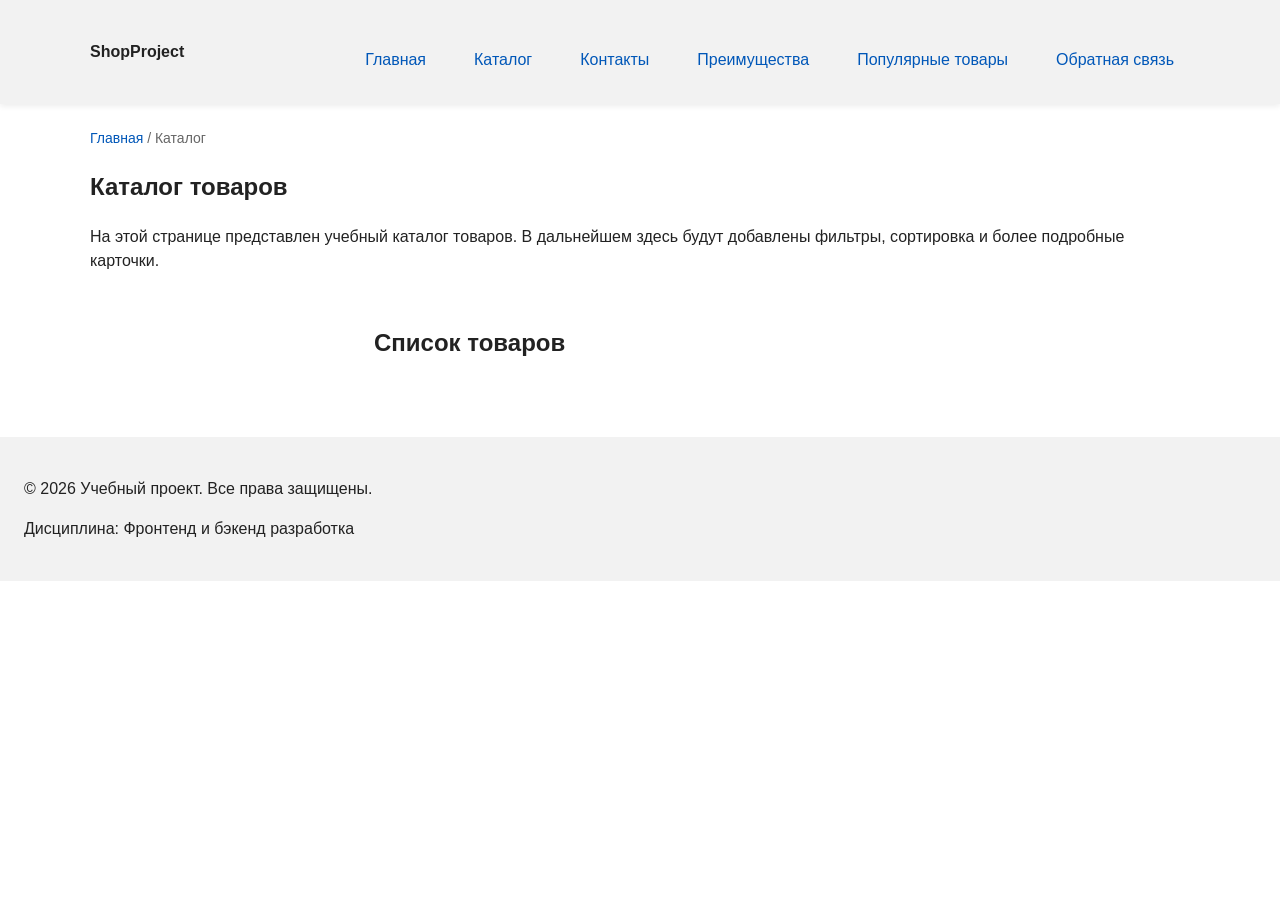
==== catalog.html @ 71e46a95 "feat: add flex navigation and grid catalog layout" ====
<!DOCTYPE html>
<html lang="ru">
<head>
  <meta charset="UTF-8">
  <meta name="viewport" content="width=device-width, initial-scale=1.0">
  <meta name="description" content="Каталог товаров учебного интернет-магазина.">
  <title>Каталог товаров — Учебный интернет-магазин</title>
  <link rel="stylesheet" href="css/style.css">
</head>
<body>
  <header>
    <div class="site-header">
      <a class="site-logo" href="index.html">ShopProject</a>

      <nav class="site-nav" aria-label="Основная навигация">
        <ul class="site-nav__list">
          <li><a href="index.html">Главная</a></li>
          <li><a href="catalog.html">Каталог</a></li>
          <li><a href="contacts.html">Контакты</a></li>
          <li><a href="index.html#advantages">Преимущества</a></li>
          <li><a href="index.html#popular">Популярные товары</a></li>
          <li><a href="index.html#contacts">Обратная связь</a></li>
        </ul>
      </nav>
    </div>
  </header>

  <main>
    <nav class="breadcrumbs" aria-label="Хлебные крошки">
      <a href="index.html">Главная</a>
      <span>Каталог</span>
    </nav>

    <section class="section">
      <h1>Каталог товаров</h1>
      <p>
        На этой странице представлен учебный каталог товаров.
        В дальнейшем здесь будут добавлены фильтры, сортировка и более
        подробные карточки.
      </p>
    </section>

    
    <section class="catalog-layout">
      <aside class="catalog-filters">
      <!-- Сюда вставьте форму фильтров с чекбоксами и ценой из методички (Этап 6) -->
      </aside>
      <section class="catalog-products">
        <h2>Список товаров</h2>
        <div class="products-grid">
        <!-- Сюда перенесите карточки товаров каталога -->
        </div>
      </section>
    </section>


  </main>

  <footer>
    <p>&copy; 2026 Учебный проект. Все права защищены.</p>
    <p>Дисциплина: Фронтенд и бэкенд разработка</p>
  </footer>
</body>
</html>
---- css/style.css ----
/* 1. Переменные проекта */
:root {
  /* Основные цвета проекта */
  --color-bg: #ffffff;
  --color-text: #222222;
  --color-muted: #666666;
  --color-primary: #0057b8;
  --color-primary-dark: #003f86;
  --color-border: #dddddd;
  --color-surface: #f2f2f2;         /* Переименован из secondary для соответствия методичке */
  --color-surface-aside: #f7f7f7;   /* Фон для блока aside */
  --color-surface-accent: #eef5ff;  /* Акцентный фон для hero */
  --color-danger: #b00020;
  --color-success: #168a2f;
  --color-success-bg: #eefaf0;
  --color-white: #ffffff;

  /* Отступы */
  --space-xs: 4px;
  --space-sm: 8px;
  --space-md: 16px;
  --space-lg: 24px;
  --space-xl: 32px;

  /* Скругления */
  --radius-sm: 6px;
  --radius-md: 8px;
  --radius-lg: 12px;

  /* Размеры */
  --container-width: 1100px;
}

/* 2. Базовые стили */
* {
  box-sizing: border-box;
}

body {
  margin: 0;
  font-family: Arial, sans-serif;
  line-height: 1.5;
  color: var(--color-text);
  background-color: var(--color-bg);
}

header,
main,
footer {
  padding: var(--space-lg);
}

header {
  background-color: var(--color-surface);
  /* Закреплённая шапка: остаётся наверху при прокрутке */
  position: sticky;
  top: 0;
  z-index: 100;
  box-shadow: 0 2px 6px rgba(0, 0, 0, 0.08);
}

/* Плавная прокрутка и отступ якорей, чтобы заголовки секций
   не прятались под закреплённой шапкой */
html {
  scroll-behavior: smooth;
  scroll-padding-top: 90px;
}

footer {
  background-color: var(--color-surface);
}

/* 3. Общие элементы интерфейса */
a {
  color: var(--color-primary);
  text-decoration: none;
}

/* Новое: состояние для посещённых ссылок */
a:visited {
  color: #551a8b; 
}

a:hover {
  color: var(--color-primary-dark);
  text-decoration: underline;
}

a:focus {
  outline: 1px dotted var(--color-primary); 
}

a:focus-visible {
  outline: 2px solid var(--color-primary);
  outline-offset: 3px;
}

a:active {
  color: var(--color-danger); 
}

.button {
  display: inline-block;
  padding: var(--space-sm) var(--space-md);
  color: var(--color-white);
  background-color: var(--color-primary);
  text-decoration: none;
  border: none;
  border-radius: var(--radius-sm);
  cursor: pointer;
}

.button:hover {
  background-color: var(--color-primary-dark);
}


.button:visited {
  color: var(--color-white);
}


.button:focus-visible {
  outline: 2px solid var(--color-primary);
  outline-offset: 3px;
}

.button:disabled {
  opacity: 0.6 !important;
  background-color: #cccccc !important; /* Делаем её нейтрально-серой */
  color: var(--color-muted) !important;
  cursor: not-allowed !important;
  pointer-events: none; /* Фикс: отключает любые hover-эффекты и клики мыши */
}


.button:active {
  transform: scale(0.5); 
  background-color: #002d62; 
}

/* 4. Компоненты страницы */
.site-header {
  display: flex;
  align-items: center;
  justify-content: space-between;
  flex-wrap: wrap;
  gap: var(--space-md);
  max-width: var(--container-width);
  margin: 0 auto;
}

.site-logo {
  font-weight: bold;
  text-decoration: none;
  color: var(--color-text);
}

.site-nav__list {
  display: flex;
  flex-wrap: wrap;
  gap: var(--space-md);
  padding: 0;
  margin: 0;
  list-style: none;
}

.hero {
  max-width: var(--container-width);
  margin: 0 auto var(--space-xl);
  padding: var(--space-xl) var(--space-lg);
  background-color: var(--color-surface-accent);
  border-radius: var(--radius-lg);
}

.section {
  max-width: var(--container-width);
  margin: 0 auto var(--space-xl);
}

.section h2 {
  margin-top: 0;
}

/* Карточки товаров выстроены в горизонтальный ряд */
.product-list {
  display: flex;
  gap: var(--space-md);
  align-items: stretch;
  overflow-x: auto;
  padding-bottom: var(--space-sm);
}

.product-card {
  flex: 1 0 240px;
  display: flex;
  flex-direction: column;
  margin-bottom: var(--space-md);
  padding: var(--space-md);
  border: 1px solid var(--color-border);
  border-radius: var(--radius-md);
  background-color: var(--color-bg);
}

.product-card:hover {
  border-color: var(--color-primary);
}

.product-card h3 {
  margin-top: 0;
}

/* Кнопка прокрутки наверх */
.scroll-top-button {
  position: fixed;
  right: var(--space-lg);
  bottom: var(--space-lg);
  width: 48px;
  height: 48px;
  font-size: 20px;
  color: var(--color-white);
  background-color: var(--color-primary);
  border: none;
  border-radius: 50%;
  cursor: pointer;
  opacity: 0;
  visibility: hidden;
  transition: opacity 0.3s ease, background-color 0.2s ease;
  z-index: 200;
}

.scroll-top-button:hover {
  background-color: var(--color-primary-dark);
}

.scroll-top-button.is-visible {
  opacity: 1;
  visibility: visible;
}

.aside-info {
  max-width: var(--container-width);
  margin: 0 auto var(--space-xl);
  padding: var(--space-md);
  border-left: 4px solid var(--color-primary);
  background-color: var(--color-surface-aside);
}

/* 5. Форма и модальное окно */
.order-dialog {
  width: min(100% - 32px, 560px);
  padding: var(--space-lg);
  border: none;
  border-radius: var(--radius-lg);
}

.order-dialog::backdrop {
  background-color: rgba(0, 0, 0, 0.5);
}

.form-field {
  margin-bottom: var(--space-md);
}

.form-field label {
  display: block;
  margin-bottom: var(--space-xs);
}

.form-field input,
.form-field select,
.form-field textarea {
  width: 100%;
  padding: 10px 12px;
  border: 1px solid var(--color-border);
  border-radius: var(--radius-sm);
  font: inherit;
}

.form-field input[type="checkbox"] {
  width: auto;
}

.form-field small {
  display: block;
  margin-top: var(--space-xs);
  color: var(--color-muted);
}

/* Состояния интерактивных полей формы */
.form-field input:hover,
.form-field select:hover,
.form-field textarea:hover {
  border-color: var(--color-primary);
}

.form-field input:focus-visible,
.form-field select:focus-visible,
.form-field textarea:focus-visible,
.form-actions button:focus-visible {
  outline: 2px solid var(--color-primary);
  outline-offset: 3px;
}

[aria-invalid="true"] {
  border-color: var(--color-danger);
}

.form-actions {
  display: flex;
  gap: 12px;
  margin-top: 20px;
}

.success-message {
  max-width: var(--container-width);
  margin: var(--space-lg) auto;
  padding: var(--space-md);
  border-left: 4px solid var(--color-success);
  background-color: var(--color-success-bg);
}


.breadcrumbs {
  max-width: var(--container-width);
  margin: 0 auto var(--space-md);
  font-size: 14px;
  color: var(--color-muted);
}
.breadcrumbs a {
  color: var(--color-primary);
}
.breadcrumbs span::before {
  content: " / ";
  color: var(--color-muted);
}


html {
  scroll-behavior: smooth;
}



:target {
  outline: 2px dashed var(--color-primary);
  outline-offset: 4px;
}
/* Проверка для Pull Request */




.site-nav__list {
  display: flex;
  flex-wrap: wrap;
  justify-content: center;
  align-items: center;
  gap: var(--space-md);
  padding: 0;
  margin: var(--space-md) 0 0;
  list-style: none;
}
.site-nav__list a {
  display: inline-block;
  padding: var(--space-sm) var(--space-md);
  color: var(--color-primary);
  text-decoration: none;
  border-radius: var(--radius-sm);
}
.site-nav__list a:hover {
  color: var(--color-white);
  background-color: var(--color-primary);
}





.products-grid {
  display: grid;
  grid-template-columns: repeat(3, 1fr);
  gap: var(--space-lg);
}
.product-card {
  display: flex;
  flex-direction: column;
  gap: var(--space-sm);
  padding: var(--space-md);
  border: 1px solid var(--color-border);
  border-radius: var(--radius-md);
  background-color: var(--color-bg);
}
.product-card .button {
  margin-top: auto;
  align-self: flex-start;
}



.catalog-layout {
  max-width: var(--container-width);
  margin: 0 auto var(--space-xl);
  display: grid;
  grid-template-columns: 260px 1fr;
  grid-template-areas: "filters products";
  gap: var(--space-lg);
}
.catalog-filters { grid-area: filters; /* стили из Этапа 7 методички */ }
.catalog-products { grid-area: products; }
/* Добавьте стили для .filters-form из Этапа 8 методички */
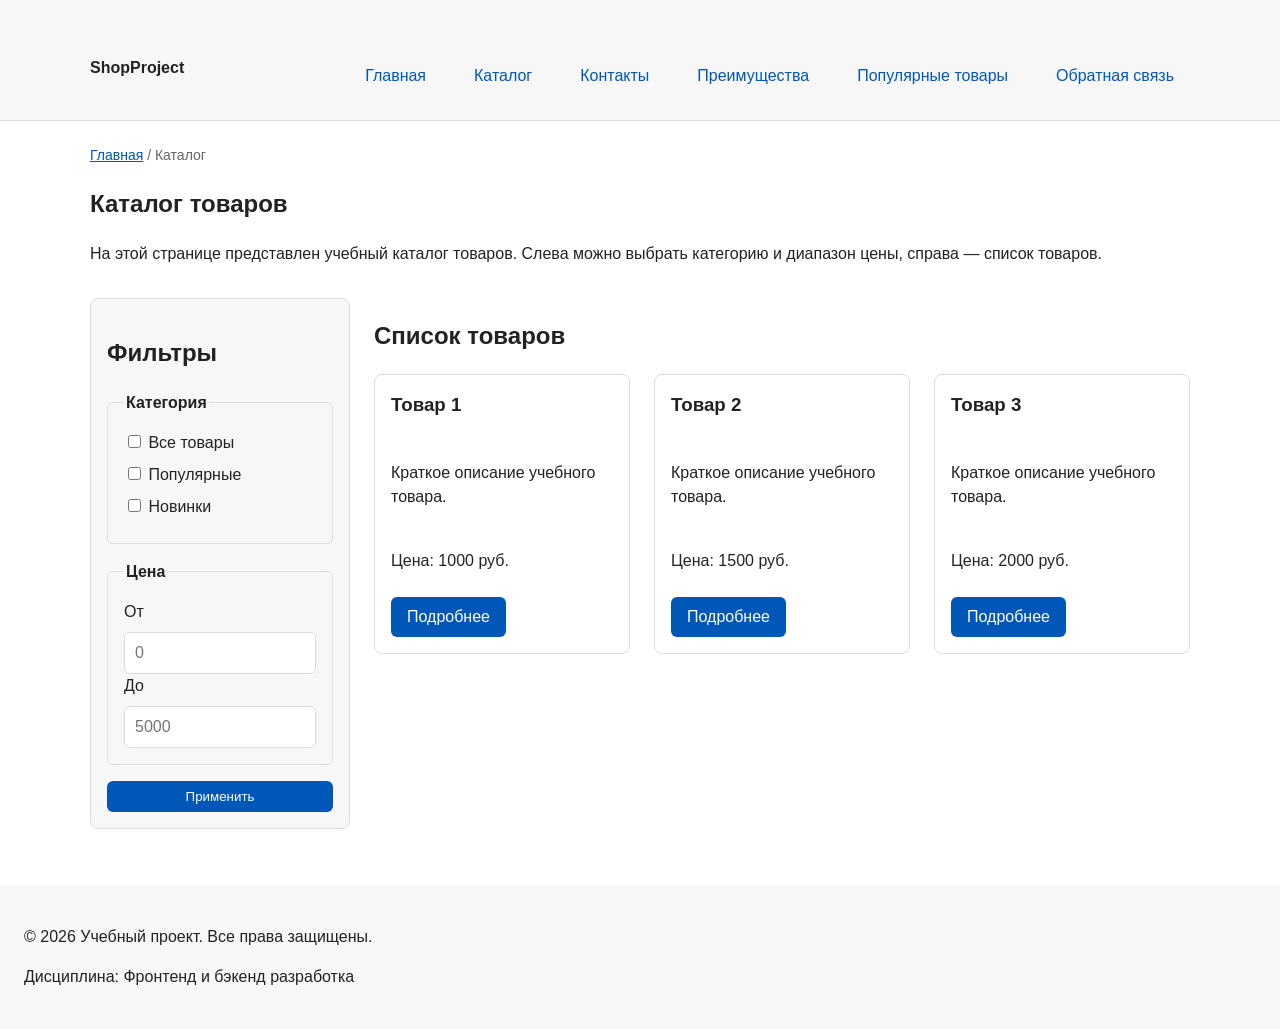
==== commit 2efa76a9: "commit eys" ====
--- a/catalog.html
+++ b/catalog.html
@@ -6,6 +6,10 @@
   <meta name="description" content="Каталог товаров учебного интернет-магазина.">
   <title>Каталог товаров — Учебный интернет-магазин</title>
   <link rel="stylesheet" href="css/style.css">
+  <meta property="og:type" content="website">
+  <meta property="og:title" content="Учебный интернет-магазин">
+  <meta property="og:description" content="Учебный frontend-проект интернет-магазина.">
+  <meta property="og:image" content="https://kryptoNkn.github.io/kr1-html-css-shop/images/preview.jpg">
 </head>
 <body>
   <header>
@@ -35,25 +39,75 @@
       <h1>Каталог товаров</h1>
       <p>
         На этой странице представлен учебный каталог товаров.
-        В дальнейшем здесь будут добавлены фильтры, сортировка и более
-        подробные карточки.
+        Слева можно выбрать категорию и диапазон цены, справа — список товаров.
       </p>
     </section>
 
-    
     <section class="catalog-layout">
       <aside class="catalog-filters">
-      <!-- Сюда вставьте форму фильтров с чекбоксами и ценой из методички (Этап 6) -->
+        <h2>Фильтры</h2>
+
+        <form class="filters-form" action="#" method="get">
+          <fieldset>
+            <legend>Категория</legend>
+
+            <label>
+              <input type="checkbox" name="category" value="all">
+              Все товары
+            </label>
+
+            <label>
+              <input type="checkbox" name="category" value="popular">
+              Популярные
+            </label>
+
+            <label>
+              <input type="checkbox" name="category" value="new">
+              Новинки
+            </label>
+          </fieldset>
+
+          <fieldset>
+            <legend>Цена</legend>
+
+            <label for="price-from">От</label>
+            <input id="price-from" name="price-from" type="number" min="0" placeholder="0">
+
+            <label for="price-to">До</label>
+            <input id="price-to" name="price-to" type="number" min="0" placeholder="5000">
+          </fieldset>
+
+          <button class="button" type="submit">Применить</button>
+        </form>
       </aside>
+
       <section class="catalog-products">
         <h2>Список товаров</h2>
+
         <div class="products-grid">
-        <!-- Сюда перенесите карточки товаров каталога -->
+          <article class="product-card">
+            <h3>Товар 1</h3>
+            <p>Краткое описание учебного товара.</p>
+            <p>Цена: 1000 руб.</p>
+            <a class="button" href="index.html#popular">Подробнее</a>
+          </article>
+
+          <article class="product-card">
+            <h3>Товар 2</h3>
+            <p>Краткое описание учебного товара.</p>
+            <p>Цена: 1500 руб.</p>
+            <a class="button" href="index.html#popular">Подробнее</a>
+          </article>
+
+          <article class="product-card">
+            <h3>Товар 3</h3>
+            <p>Краткое описание учебного товара.</p>
+            <p>Цена: 2000 руб.</p>
+            <a class="button" href="index.html#popular">Подробнее</a>
+          </article>
         </div>
       </section>
     </section>
-
-
   </main>
 
   <footer>
@@ -61,4 +115,4 @@
     <p>Дисциплина: Фронтенд и бэкенд разработка</p>
   </footer>
 </body>
-</html>
+</html>
--- a/css/style.css
+++ b/css/style.css
@@ -1,4 +1,7 @@
-/* 1. Переменные проекта */
+/* ===============================
+   1. Переменные проекта
+   =============================== */
+
 :root {
   /* Основные цвета проекта */
   --color-bg: #ffffff;
@@ -7,9 +10,8 @@
   --color-primary: #0057b8;
   --color-primary-dark: #003f86;
   --color-border: #dddddd;
-  --color-surface: #f2f2f2;         /* Переименован из secondary для соответствия методичке */
-  --color-surface-aside: #f7f7f7;   /* Фон для блока aside */
-  --color-surface-accent: #eef5ff;  /* Акцентный фон для hero */
+  --color-surface: #f7f7f7;
+  --color-surface-accent: #eef5ff;
   --color-danger: #b00020;
   --color-success: #168a2f;
   --color-success-bg: #eefaf0;
@@ -31,12 +33,18 @@
   --container-width: 1100px;
 }
 
-/* 2. Базовые стили */
+/* ===============================
+   2. Базовые стили
+   =============================== */
+
 * {
   box-sizing: border-box;
 }
 
 body {
+  display: flex;
+  flex-direction: column;
+  min-height: 100vh;
   margin: 0;
   font-family: Arial, sans-serif;
   line-height: 1.5;
@@ -44,6 +52,10 @@
   background-color: var(--color-bg);
 }
 
+main {
+  flex: 1 0 auto;
+}
+
 header,
 main,
 footer {
@@ -51,43 +63,27 @@
 }
 
 header {
-  background-color: var(--color-surface);
-  /* Закреплённая шапка: остаётся наверху при прокрутке */
   position: sticky;
   top: 0;
-  z-index: 100;
-  box-shadow: 0 2px 6px rgba(0, 0, 0, 0.08);
-}
-
-/* Плавная прокрутка и отступ якорей, чтобы заголовки секций
-   не прятались под закреплённой шапкой */
-html {
-  scroll-behavior: smooth;
-  scroll-padding-top: 90px;
+  z-index: 20;
+  background-color: var(--color-surface);
+  border-bottom: 1px solid var(--color-border);
 }
 
 footer {
   background-color: var(--color-surface);
 }
 
-/* 3. Общие элементы интерфейса */
+/* ===============================
+   3. Общие элементы интерфейса
+   =============================== */
+
 a {
   color: var(--color-primary);
-  text-decoration: none;
-}
-
-/* Новое: состояние для посещённых ссылок */
-a:visited {
-  color: #551a8b; 
 }
 
 a:hover {
   color: var(--color-primary-dark);
-  text-decoration: underline;
-}
-
-a:focus {
-  outline: 1px dotted var(--color-primary); 
 }
 
 a:focus-visible {
@@ -95,10 +91,6 @@
   outline-offset: 3px;
 }
 
-a:active {
-  color: var(--color-danger); 
-}
-
 .button {
   display: inline-block;
   padding: var(--space-sm) var(--space-md);
@@ -111,14 +103,9 @@
 }
 
 .button:hover {
+  color: var(--color-white);
   background-color: var(--color-primary-dark);
 }
-
-
-.button:visited {
-  color: var(--color-white);
-}
-
 
 .button:focus-visible {
   outline: 2px solid var(--color-primary);
@@ -126,231 +113,48 @@
 }
 
 .button:disabled {
-  opacity: 0.6 !important;
-  background-color: #cccccc !important; /* Делаем её нейтрально-серой */
-  color: var(--color-muted) !important;
-  cursor: not-allowed !important;
-  pointer-events: none; /* Фикс: отключает любые hover-эффекты и клики мыши */
-}
-
-
-.button:active {
-  transform: scale(0.5); 
-  background-color: #002d62; 
-}
-
-/* 4. Компоненты страницы */
+  opacity: 0.6;
+  cursor: not-allowed;
+}
+
+/*
+  Ограничиваем ширину содержимого шапки,
+  чтобы оно не растягивалось слишком сильно на широких экранах.
+*/
 .site-header {
+  position: relative;
   display: flex;
   align-items: center;
   justify-content: space-between;
-  flex-wrap: wrap;
-  gap: var(--space-md);
+  gap: var(--space-lg);
   max-width: var(--container-width);
   margin: 0 auto;
-}
-
+  padding-top: var(--space-md);
+}
+
+.site-header__badge {
+  position: absolute;
+  top: 0;
+  left: 0;
+  padding: 2px var(--space-sm);
+  color: var(--color-white);
+  background-color: var(--color-primary);
+  border-radius: var(--radius-sm);
+  font-size: 12px;
+}
+
+/*
+  Оформляем текстовый логотип.
+*/
 .site-logo {
   font-weight: bold;
   text-decoration: none;
   color: var(--color-text);
 }
 
-.site-nav__list {
-  display: flex;
-  flex-wrap: wrap;
-  gap: var(--space-md);
-  padding: 0;
-  margin: 0;
-  list-style: none;
-}
-
-.hero {
-  max-width: var(--container-width);
-  margin: 0 auto var(--space-xl);
-  padding: var(--space-xl) var(--space-lg);
-  background-color: var(--color-surface-accent);
-  border-radius: var(--radius-lg);
-}
-
-.section {
-  max-width: var(--container-width);
-  margin: 0 auto var(--space-xl);
-}
-
-.section h2 {
-  margin-top: 0;
-}
-
-/* Карточки товаров выстроены в горизонтальный ряд */
-.product-list {
-  display: flex;
-  gap: var(--space-md);
-  align-items: stretch;
-  overflow-x: auto;
-  padding-bottom: var(--space-sm);
-}
-
-.product-card {
-  flex: 1 0 240px;
-  display: flex;
-  flex-direction: column;
-  margin-bottom: var(--space-md);
-  padding: var(--space-md);
-  border: 1px solid var(--color-border);
-  border-radius: var(--radius-md);
-  background-color: var(--color-bg);
-}
-
-.product-card:hover {
-  border-color: var(--color-primary);
-}
-
-.product-card h3 {
-  margin-top: 0;
-}
-
-/* Кнопка прокрутки наверх */
-.scroll-top-button {
-  position: fixed;
-  right: var(--space-lg);
-  bottom: var(--space-lg);
-  width: 48px;
-  height: 48px;
-  font-size: 20px;
-  color: var(--color-white);
-  background-color: var(--color-primary);
-  border: none;
-  border-radius: 50%;
-  cursor: pointer;
-  opacity: 0;
-  visibility: hidden;
-  transition: opacity 0.3s ease, background-color 0.2s ease;
-  z-index: 200;
-}
-
-.scroll-top-button:hover {
-  background-color: var(--color-primary-dark);
-}
-
-.scroll-top-button.is-visible {
-  opacity: 1;
-  visibility: visible;
-}
-
-.aside-info {
-  max-width: var(--container-width);
-  margin: 0 auto var(--space-xl);
-  padding: var(--space-md);
-  border-left: 4px solid var(--color-primary);
-  background-color: var(--color-surface-aside);
-}
-
-/* 5. Форма и модальное окно */
-.order-dialog {
-  width: min(100% - 32px, 560px);
-  padding: var(--space-lg);
-  border: none;
-  border-radius: var(--radius-lg);
-}
-
-.order-dialog::backdrop {
-  background-color: rgba(0, 0, 0, 0.5);
-}
-
-.form-field {
-  margin-bottom: var(--space-md);
-}
-
-.form-field label {
-  display: block;
-  margin-bottom: var(--space-xs);
-}
-
-.form-field input,
-.form-field select,
-.form-field textarea {
-  width: 100%;
-  padding: 10px 12px;
-  border: 1px solid var(--color-border);
-  border-radius: var(--radius-sm);
-  font: inherit;
-}
-
-.form-field input[type="checkbox"] {
-  width: auto;
-}
-
-.form-field small {
-  display: block;
-  margin-top: var(--space-xs);
-  color: var(--color-muted);
-}
-
-/* Состояния интерактивных полей формы */
-.form-field input:hover,
-.form-field select:hover,
-.form-field textarea:hover {
-  border-color: var(--color-primary);
-}
-
-.form-field input:focus-visible,
-.form-field select:focus-visible,
-.form-field textarea:focus-visible,
-.form-actions button:focus-visible {
-  outline: 2px solid var(--color-primary);
-  outline-offset: 3px;
-}
-
-[aria-invalid="true"] {
-  border-color: var(--color-danger);
-}
-
-.form-actions {
-  display: flex;
-  gap: 12px;
-  margin-top: 20px;
-}
-
-.success-message {
-  max-width: var(--container-width);
-  margin: var(--space-lg) auto;
-  padding: var(--space-md);
-  border-left: 4px solid var(--color-success);
-  background-color: var(--color-success-bg);
-}
-
-
-.breadcrumbs {
-  max-width: var(--container-width);
-  margin: 0 auto var(--space-md);
-  font-size: 14px;
-  color: var(--color-muted);
-}
-.breadcrumbs a {
-  color: var(--color-primary);
-}
-.breadcrumbs span::before {
-  content: " / ";
-  color: var(--color-muted);
-}
-
-
-html {
-  scroll-behavior: smooth;
-}
-
-
-
-:target {
-  outline: 2px dashed var(--color-primary);
-  outline-offset: 4px;
-}
-/* Проверка для Pull Request */
-
-
-
-
+/*
+  Убираем стандартные отступы и маркеры списка навигации.
+*/
 .site-nav__list {
   display: flex;
   flex-wrap: wrap;
@@ -361,6 +165,17 @@
   margin: var(--space-md) 0 0;
   list-style: none;
 }
+
+/*
+  Добавляем расстояние между пунктами меню.
+*/
+.site-nav__list li {
+  margin: 0;
+}
+
+/*
+  Оформляем ссылки меню.
+*/
 .site-nav__list a {
   display: inline-block;
   padding: var(--space-sm) var(--space-md);
@@ -368,35 +183,230 @@
   text-decoration: none;
   border-radius: var(--radius-sm);
 }
+
 .site-nav__list a:hover {
   color: var(--color-white);
   background-color: var(--color-primary);
 }
 
-
-
-
+/* ===============================
+   4. Компоненты страницы
+   =============================== */
+
+.hero {
+  max-width: var(--container-width);
+  margin: 0 auto var(--space-xl);
+  padding: var(--space-xl) var(--space-lg);
+  background-color: var(--color-surface-accent);
+  border-radius: var(--radius-lg);
+}
+
+.section {
+  max-width: var(--container-width);
+  margin: 0 auto var(--space-xl);
+}
+
+.section h2 {
+  margin-top: 0;
+}
+
+.product-card {
+  display: flex;
+  flex-direction: column;
+  gap: var(--space-sm);
+  margin-bottom: 0;
+  padding: var(--space-md);
+  border: 1px solid var(--color-border);
+  border-radius: var(--radius-md);
+  background-color: var(--color-bg);
+}
+
+.product-card .button {
+  margin-top: auto;
+  align-self: flex-start;
+}
+
+.product-card__badge {
+  position: absolute;
+  top: var(--space-sm);
+  right: var(--space-sm);
+  padding: 2px var(--space-sm);
+  color: var(--color-white);
+  background-color: var(--color-primary);
+  border-radius: var(--radius-sm);
+  font-size: 12px;
+}
+
+.product-card__button,
+.product-card > .button {
+  margin-top: auto;
+  align-self: flex-start;
+}
+
+.to-top {
+  position: fixed;
+  right: var(--space-lg);
+  bottom: var(--space-lg);
+  z-index: 10;
+  padding: var(--space-sm) var(--space-md);
+  color: var(--color-white);
+  background-color: var(--color-primary);
+  text-decoration: none;
+  border-radius: var(--radius-sm);
+}
+
+.to-top:hover {
+  background-color: var(--color-primary-dark);
+  color: var(--color-white);
+}
+
+
+.product-card:hover {
+  border-color: var(--color-primary);
+}
+
+.product-card h3 {
+  margin-top: 0;
+}
+
+.aside-info {
+  max-width: var(--container-width);
+  margin: 0 auto var(--space-xl);
+  padding: var(--space-md);
+  border-left: 4px solid var(--color-primary);
+  background-color: var(--color-surface);
+}
+
+/* ===============================
+   5. Форма и модальное окно
+   =============================== */
+
+.order-dialog {
+  width: min(100% - var(--space-xl), 560px);
+  padding: var(--space-lg);
+  border: none;
+  border-radius: var(--radius-lg);
+}
+
+.order-dialog::backdrop {
+  background-color: rgba(0, 0, 0, 0.5);
+}
+
+.form-field {
+  margin-bottom: var(--space-md);
+}
+
+.form-field label {
+  display: block;
+  margin-bottom: var(--space-xs);
+}
+
+.form-field input,
+.form-field select,
+.form-field textarea {
+  width: 100%;
+  padding: 10px 12px;
+  border: 1px solid var(--color-border);
+  border-radius: var(--radius-sm);
+  font: inherit;
+}
+
+.form-field input[type="checkbox"] {
+  width: auto;
+}
+
+.form-field small {
+  display: block;
+  margin-top: var(--space-xs);
+  color: var(--color-muted);
+}
+
+.form-field input:hover,
+.form-field select:hover,
+.form-field textarea:hover {
+  border-color: var(--color-primary);
+}
+
+.form-field input:focus-visible,
+.form-field select:focus-visible,
+.form-field textarea:focus-visible,
+.form-actions button:focus-visible {
+  outline: 2px solid var(--color-primary);
+  outline-offset: 3px;
+}
+
+.order-form:focus-within .form-field:not(:focus-within) {
+  opacity: 0.45;
+  pointer-events: none;
+}
+
+[aria-invalid="true"] {
+  border-color: var(--color-danger);
+}
+
+.form-actions {
+  display: flex;
+  gap: var(--space-sm);
+  margin-top: var(--space-lg);
+}
+
+.success-message {
+  max-width: var(--container-width);
+  margin: var(--space-lg) auto;
+  padding: var(--space-md);
+  border-left: 4px solid var(--color-success);
+  background-color: var(--color-success-bg);
+}
+
+.breadcrumbs {
+  max-width: var(--container-width);
+  margin: 0 auto var(--space-md);
+  font-size: 14px;
+  color: var(--color-muted);
+}
+
+.breadcrumbs a {
+  color: var(--color-primary);
+}
+
+.breadcrumbs span::before {
+  content: " / ";
+  color: var(--color-muted);
+}
+
+html {
+  scroll-behavior: smooth;
+  scroll-padding-top: 140px;
+}
+
+@media (max-width: 1099px) {
+  html {
+    scroll-padding-top: 200px;
+  }
+}
+
+@media (max-width: 700px) {
+  html {
+    scroll-padding-top: 260px;
+  }
+}
+
+@media (max-width: 480px) {
+  html {
+    scroll-padding-top: 380px;
+  }
+}
+
+:target {
+  outline: 2px dashed var(--color-primary);
+  outline-offset: 4px;
+}
 
 .products-grid {
   display: grid;
   grid-template-columns: repeat(3, 1fr);
   gap: var(--space-lg);
 }
-.product-card {
-  display: flex;
-  flex-direction: column;
-  gap: var(--space-sm);
-  padding: var(--space-md);
-  border: 1px solid var(--color-border);
-  border-radius: var(--radius-md);
-  background-color: var(--color-bg);
-}
-.product-card .button {
-  margin-top: auto;
-  align-self: flex-start;
-}
-
-
 
 .catalog-layout {
   max-width: var(--container-width);
@@ -406,6 +416,44 @@
   grid-template-areas: "filters products";
   gap: var(--space-lg);
 }
-.catalog-filters { grid-area: filters; /* стили из Этапа 7 методички */ }
-.catalog-products { grid-area: products; }
-/* Добавьте стили для .filters-form из Этапа 8 методички */
+
+.catalog-filters {
+  grid-area: filters;
+  padding: var(--space-md);
+  border: 1px solid var(--color-border);
+  border-radius: var(--radius-md);
+  background-color: var(--color-surface);
+}
+
+.catalog-products {
+  grid-area: products;
+}
+
+.filters-form {
+  display: grid;
+  gap: var(--space-md);
+}
+
+.filters-form fieldset {
+  margin: 0;
+  padding: var(--space-md);
+  border: 1px solid var(--color-border);
+  border-radius: var(--radius-sm);
+}
+
+.filters-form legend {
+  font-weight: 700;
+}
+
+.filters-form label {
+  display: block;
+  margin-bottom: var(--space-sm);
+}
+
+.filters-form input[type="number"] {
+  width: 100%;
+  padding: 8px 10px;
+  border: 1px solid var(--color-border);
+  border-radius: var(--radius-sm);
+  font: inherit;
+}
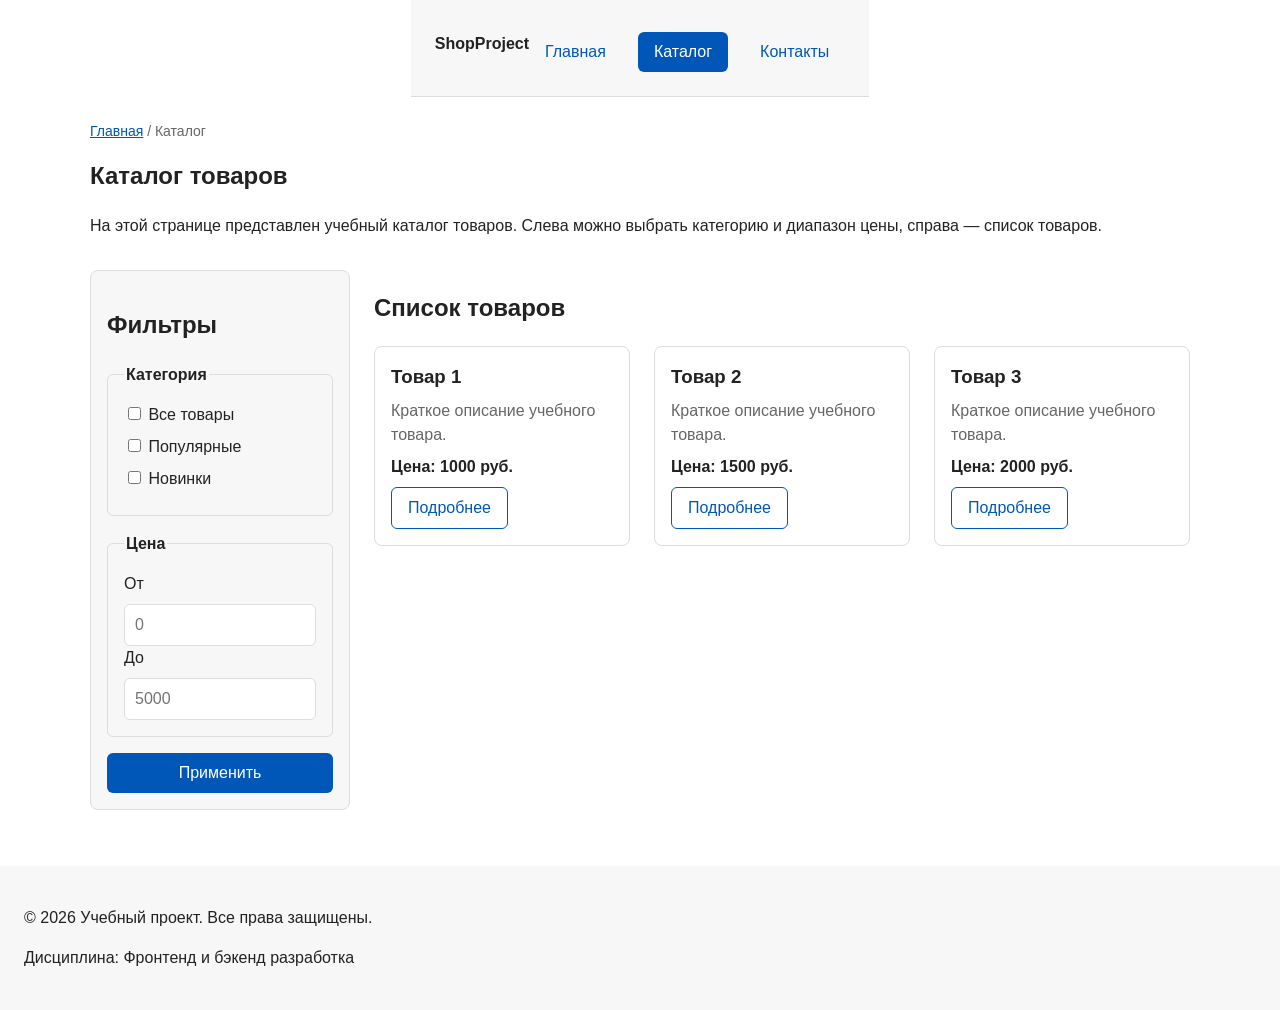
==== commit eb3fb137: "refactor: apply BEM naming to CSS classes" ====
--- a/catalog.html
+++ b/catalog.html
@@ -6,24 +6,23 @@
   <meta name="description" content="Каталог товаров учебного интернет-магазина.">
   <title>Каталог товаров — Учебный интернет-магазин</title>
   <link rel="stylesheet" href="css/style.css">
+  <script src="js/main.js" defer></script>
   <meta property="og:type" content="website">
   <meta property="og:title" content="Учебный интернет-магазин">
   <meta property="og:description" content="Учебный frontend-проект интернет-магазина.">
-  <meta property="og:image" content="https://kryptoNkn.github.io/kr1-html-css-shop/images/preview.jpg">
+  <meta property="og:image" content="https://github.io">
 </head>
 <body>
-  <header>
-    <div class="site-header">
-      <a class="site-logo" href="index.html">ShopProject</a>
-
+  <!-- Приведено к БЭМ-блоку site-header и site-nav синхронно с главной страницей -->
+  <header class="site-header">
+    <div class="site-header__inner">
+      <a class="site-header__logo" href="index.html">ShopProject</a>
       <nav class="site-nav" aria-label="Основная навигация">
         <ul class="site-nav__list">
-          <li><a href="index.html">Главная</a></li>
-          <li><a href="catalog.html">Каталог</a></li>
-          <li><a href="contacts.html">Контакты</a></li>
-          <li><a href="index.html#advantages">Преимущества</a></li>
-          <li><a href="index.html#popular">Популярные товары</a></li>
-          <li><a href="index.html#contacts">Обратная связь</a></li>
+          <li class="site-nav__item"><a class="site-nav__link" href="index.html">Главная</a></li>
+          <!-- Для каталога добавлен модификатор активной ссылки -->
+          <li class="site-nav__item"><a class="site-nav__link site-nav__link--active" href="catalog.html">Каталог</a></li>
+          <li class="site-nav__item"><a class="site-nav__link" href="contacts.html">Контакты</a></li>
         </ul>
       </nav>
     </div>
@@ -31,13 +30,13 @@
 
   <main>
     <nav class="breadcrumbs" aria-label="Хлебные крошки">
-      <a href="index.html">Главная</a>
-      <span>Каталог</span>
+      <a class="breadcrumbs__link" href="index.html">Главная</a>
+      <span class="breadcrumbs__current">Каталог</span>
     </nav>
 
     <section class="section">
-      <h1>Каталог товаров</h1>
-      <p>
+      <h1 class="section__title">Каталог товаров</h1>
+      <p class="section__description">
         На этой странице представлен учебный каталог товаров.
         Слева можно выбрать категорию и диапазон цены, справа — список товаров.
       </p>
@@ -45,74 +44,78 @@
 
     <section class="catalog-layout">
       <aside class="catalog-filters">
-        <h2>Фильтры</h2>
+        <h2 class="catalog-filters__title">Фильтры</h2>
 
         <form class="filters-form" action="#" method="get">
-          <fieldset>
-            <legend>Категория</legend>
+          <!-- Добавлены БЭМ-классы для элементов формы фильтров -->
+          <fieldset class="filters-form__fieldset">
+            <legend class="filters-form__legend">Категория</legend>
 
-            <label>
+            <label class="filters-form__label">
               <input type="checkbox" name="category" value="all">
               Все товары
             </label>
 
-            <label>
+            <label class="filters-form__label">
               <input type="checkbox" name="category" value="popular">
               Популярные
             </label>
 
-            <label>
+            <label class="filters-form__label">
               <input type="checkbox" name="category" value="new">
               Новинки
             </label>
           </fieldset>
 
-          <fieldset>
-            <legend>Цена</legend>
+          <fieldset class="filters-form__fieldset">
+            <legend class="filters-form__legend">Цена</legend>
 
-            <label for="price-from">От</label>
-            <input id="price-from" name="price-from" type="number" min="0" placeholder="0">
+            <label class="filters-form__label" for="price-from">От</label>
+            <input class="filters-form__input-number" id="price-from" name="price-from" type="number" min="0" placeholder="0">
 
-            <label for="price-to">До</label>
-            <input id="price-to" name="price-to" type="number" min="0" placeholder="5000">
+            <label class="filters-form__label" for="price-to">До</label>
+            <input class="filters-form__input-number" id="price-to" name="price-to" type="number" min="0" placeholder="5000">
           </fieldset>
 
-          <button class="button" type="submit">Применить</button>
+          <!-- Добавлен класс модификатора для кнопки -->
+          <button class="button button--primary" type="submit">Применить</button>
         </form>
       </aside>
 
       <section class="catalog-products">
-        <h2>Список товаров</h2>
+        <h2 class="catalog-products__title">Список товаров</h2>
 
         <div class="products-grid">
+          <!-- Карточки товаров полностью приведены к БЭМ-структуре -->
           <article class="product-card">
-            <h3>Товар 1</h3>
-            <p>Краткое описание учебного товара.</p>
-            <p>Цена: 1000 руб.</p>
-            <a class="button" href="index.html#popular">Подробнее</a>
+            <h3 class="product-card__title">Товар 1</h3>
+            <p class="product-card__description">Краткое описание учебного товара.</p>
+            <p class="product-card__price">Цена: 1000 руб.</p>
+            <a class="button button--secondary product-card__button" href="index.html#popular">Подробнее</a>
           </article>
 
           <article class="product-card">
-            <h3>Товар 2</h3>
-            <p>Краткое описание учебного товара.</p>
-            <p>Цена: 1500 руб.</p>
-            <a class="button" href="index.html#popular">Подробнее</a>
+            <h3 class="product-card__title">Товар 2</h3>
+            <p class="product-card__description">Краткое описание учебного товара.</p>
+            <p class="product-card__price">Цена: 1500 руб.</p>
+            <a class="button button--secondary product-card__button" href="index.html#popular">Подробнее</a>
           </article>
 
           <article class="product-card">
-            <h3>Товар 3</h3>
-            <p>Краткое описание учебного товара.</p>
-            <p>Цена: 2000 руб.</p>
-            <a class="button" href="index.html#popular">Подробнее</a>
+            <h3 class="product-card__title">Товар 3</h3>
+            <p class="product-card__description">Краткое описание учебного товара.</p>
+            <p class="product-card__price">Цена: 2000 руб.</p>
+            <a class="button button--secondary product-card__button" href="index.html#popular">Подробнее</a>
           </article>
         </div>
       </section>
     </section>
   </main>
 
-  <footer>
-    <p>&copy; 2026 Учебный проект. Все права защищены.</p>
-    <p>Дисциплина: Фронтенд и бэкенд разработка</p>
+  <!-- Подвал оформлен как БЭМ-блок site-footer -->
+  <footer class="site-footer">
+    <p class="site-footer__text">&copy; 2026 Учебный проект. Все права защищены.</p>
+    <p class="site-footer__text">Дисциплина: Фронтенд и бэкенд разработка</p>
   </footer>
 </body>
-</html>+</html>
--- a/css/style.css
+++ b/css/style.css
@@ -75,7 +75,7 @@
 }
 
 /* ===============================
-   3. Общие элементы интерфейса
+   3. Общие элементы интерфейса (Блок button)
    =============================== */
 
 a {
@@ -91,20 +91,36 @@
   outline-offset: 3px;
 }
 
+/* Базовый блок кнопки */
 .button {
   display: inline-block;
   padding: var(--space-sm) var(--space-md);
-  color: var(--color-white);
-  background-color: var(--color-primary);
+  font: inherit;
   text-decoration: none;
   border: none;
   border-radius: var(--radius-sm);
   cursor: pointer;
 }
 
-.button:hover {
-  color: var(--color-white);
+/* Модификаторы кнопок */
+.button--primary {
+  color: var(--color-white);
+  background-color: var(--color-primary);
+}
+
+.button--primary:hover {
   background-color: var(--color-primary-dark);
+}
+
+.button--secondary {
+  color: var(--color-primary);
+  background-color: transparent;
+  border: 1px solid var(--color-primary);
+}
+
+.button--secondary:hover {
+  color: var(--color-white);
+  background-color: var(--color-primary);
 }
 
 .button:focus-visible {
@@ -112,15 +128,34 @@
   outline-offset: 3px;
 }
 
-.button:disabled {
+.button:disabled,
+.button--disabled {
   opacity: 0.6;
   cursor: not-allowed;
 }
 
-/*
-  Ограничиваем ширину содержимого шапки,
-  чтобы оно не растягивалось слишком сильно на широких экранах.
-*/
+/* Вспомогательный элемент «Наверх» */
+.to-top {
+  position: fixed;
+  right: var(--space-lg);
+  bottom: var(--space-lg);
+  z-index: 10;
+  padding: var(--space-sm) var(--space-md);
+  color: var(--color-white);
+  background-color: var(--color-primary);
+  text-decoration: none;
+  border-radius: var(--radius-sm);
+}
+
+.to-top:hover {
+  background-color: var(--color-primary-dark);
+  color: var(--color-white);
+}
+
+/* ===============================
+   4. Шапка и навигация (Блоки site-header, site-nav)
+   =============================== */
+
 .site-header {
   position: relative;
   display: flex;
@@ -132,6 +167,13 @@
   padding-top: var(--space-md);
 }
 
+.site-header__inner {
+  display: flex;
+  align-items: center;
+  justify-content: space-between;
+  width: 100%;
+}
+
 .site-header__badge {
   position: absolute;
   top: 0;
@@ -143,18 +185,13 @@
   font-size: 12px;
 }
 
-/*
-  Оформляем текстовый логотип.
-*/
-.site-logo {
+.site-header__logo {
   font-weight: bold;
   text-decoration: none;
   color: var(--color-text);
 }
 
-/*
-  Убираем стандартные отступы и маркеры списка навигации.
-*/
+/* Блок навигации */
 .site-nav__list {
   display: flex;
   flex-wrap: wrap;
@@ -166,17 +203,11 @@
   list-style: none;
 }
 
-/*
-  Добавляем расстояние между пунктами меню.
-*/
-.site-nav__list li {
+.site-nav__item {
   margin: 0;
 }
 
-/*
-  Оформляем ссылки меню.
-*/
-.site-nav__list a {
+.site-nav__link {
   display: inline-block;
   padding: var(--space-sm) var(--space-md);
   color: var(--color-primary);
@@ -184,13 +215,19 @@
   border-radius: var(--radius-sm);
 }
 
-.site-nav__list a:hover {
-  color: var(--color-white);
-  background-color: var(--color-primary);
-}
-
-/* ===============================
-   4. Компоненты страницы
+.site-nav__link:hover {
+  color: var(--color-white);
+  background-color: var(--color-primary);
+}
+
+/* Модификатор активной ссылки */
+.site-nav__link--active {
+  color: var(--color-white);
+  background-color: var(--color-primary);
+}
+
+/* ===============================
+   5. Страницы и Сетки (Блоки hero, section, products-grid)
    =============================== */
 
 .hero {
@@ -206,11 +243,22 @@
   margin: 0 auto var(--space-xl);
 }
 
-.section h2 {
+.section__title {
   margin-top: 0;
 }
 
+.products-grid {
+  display: grid;
+  grid-template-columns: repeat(3, 1fr);
+  gap: var(--space-lg);
+}
+
+/* ===============================
+   6. Карточка товара (Блок product-card)
+   =============================== */
+
 .product-card {
+  position: relative;
   display: flex;
   flex-direction: column;
   gap: var(--space-sm);
@@ -221,9 +269,37 @@
   background-color: var(--color-bg);
 }
 
-.product-card .button {
-  margin-top: auto;
-  align-self: flex-start;
+.product-card:hover {
+  border-color: var(--color-primary);
+}
+
+/* Модификаторы карточки */
+.product-card--featured {
+  border-color: var(--color-primary);
+}
+
+.product-card--discount {
+  border-color: var(--color-danger);
+}
+
+/* Элементы карточки */
+.product-card__title {
+  margin-top: 0;
+  margin-bottom: 0;
+}
+
+.product-card__description {
+  margin: 0;
+  color: var(--color-muted);
+}
+
+.product-card__price {
+  margin: 0;
+  font-weight: 700;
+}
+
+.product-card--discount .product-card__price {
+  color: var(--color-danger);
 }
 
 .product-card__badge {
@@ -237,38 +313,12 @@
   font-size: 12px;
 }
 
-.product-card__button,
-.product-card > .button {
+.product-card__button {
   margin-top: auto;
   align-self: flex-start;
 }
 
-.to-top {
-  position: fixed;
-  right: var(--space-lg);
-  bottom: var(--space-lg);
-  z-index: 10;
-  padding: var(--space-sm) var(--space-md);
-  color: var(--color-white);
-  background-color: var(--color-primary);
-  text-decoration: none;
-  border-radius: var(--radius-sm);
-}
-
-.to-top:hover {
-  background-color: var(--color-primary-dark);
-  color: var(--color-white);
-}
-
-
-.product-card:hover {
-  border-color: var(--color-primary);
-}
-
-.product-card h3 {
-  margin-top: 0;
-}
-
+/* Информационный блок */
 .aside-info {
   max-width: var(--container-width);
   margin: 0 auto var(--space-xl);
@@ -278,7 +328,7 @@
 }
 
 /* ===============================
-   5. Форма и модальное окно
+   7. Форма и Модальное окно (Блоки order-dialog, order-form)
    =============================== */
 
 .order-dialog {
@@ -292,18 +342,28 @@
   background-color: rgba(0, 0, 0, 0.5);
 }
 
-.form-field {
+.order-dialog__title {
+  margin-top: 0;
+}
+
+/* Блок формы */
+.order-form:focus-within .order-form__field:not(:focus-within) {
+  opacity: 0.45;
+  pointer-events: none;
+}
+
+.order-form__field {
   margin-bottom: var(--space-md);
 }
 
-.form-field label {
+.order-form__label {
   display: block;
   margin-bottom: var(--space-xs);
 }
 
-.form-field input,
-.form-field select,
-.form-field textarea {
+.order-form__input,
+.order-form__select,
+.order-form__textarea {
   width: 100%;
   padding: 10px 12px;
   border: 1px solid var(--color-border);
@@ -311,45 +371,42 @@
   font: inherit;
 }
 
-.form-field input[type="checkbox"] {
+.order-form__input[type="checkbox"] {
   width: auto;
 }
 
-.form-field small {
+.order-form__hint {
   display: block;
   margin-top: var(--space-xs);
   color: var(--color-muted);
 }
 
-.form-field input:hover,
-.form-field select:hover,
-.form-field textarea:hover {
+.order-form__input:hover,
+.order-form__select:hover,
+.order-form__textarea:hover {
   border-color: var(--color-primary);
 }
 
-.form-field input:focus-visible,
-.form-field select:focus-visible,
-.form-field textarea:focus-visible,
-.form-actions button:focus-visible {
+.order-form__input:focus-visible,
+.order-form__select:focus-visible,
+.order-form__textarea:focus-visible {
   outline: 2px solid var(--color-primary);
   outline-offset: 3px;
 }
 
-.order-form:focus-within .form-field:not(:focus-within) {
-  opacity: 0.45;
-  pointer-events: none;
-}
-
-[aria-invalid="true"] {
+.order-form__input[aria-invalid="true"],
+.order-form__select[aria-invalid="true"],
+.order-form__textarea[aria-invalid="true"] {
   border-color: var(--color-danger);
 }
 
-.form-actions {
+.order-form__actions {
   display: flex;
   gap: var(--space-sm);
   margin-top: var(--space-lg);
 }
 
+/* Сообщение об успехе */
 .success-message {
   max-width: var(--container-width);
   margin: var(--space-lg) auto;
@@ -358,6 +415,10 @@
   background-color: var(--color-success-bg);
 }
 
+/* ===============================
+   8. Хлебные крошки (Блок breadcrumbs)
+   =============================== */
+
 .breadcrumbs {
   max-width: var(--container-width);
   margin: 0 auto var(--space-md);
@@ -365,48 +426,18 @@
   color: var(--color-muted);
 }
 
-.breadcrumbs a {
+.breadcrumbs__link {
   color: var(--color-primary);
 }
 
-.breadcrumbs span::before {
+.breadcrumbs__current::before {
   content: " / ";
   color: var(--color-muted);
 }
 
-html {
-  scroll-behavior: smooth;
-  scroll-padding-top: 140px;
-}
-
-@media (max-width: 1099px) {
-  html {
-    scroll-padding-top: 200px;
-  }
-}
-
-@media (max-width: 700px) {
-  html {
-    scroll-padding-top: 260px;
-  }
-}
-
-@media (max-width: 480px) {
-  html {
-    scroll-padding-top: 380px;
-  }
-}
-
-:target {
-  outline: 2px dashed var(--color-primary);
-  outline-offset: 4px;
-}
-
-.products-grid {
-  display: grid;
-  grid-template-columns: repeat(3, 1fr);
-  gap: var(--space-lg);
-}
+/* ===============================
+   9. Каталог (Блоки catalog-layout, catalog-filters, filters-form)
+   =============================== */
 
 .catalog-layout {
   max-width: var(--container-width);
@@ -429,31 +460,54 @@
   grid-area: products;
 }
 
+/* Блок формы фильтрации */
 .filters-form {
   display: grid;
   gap: var(--space-md);
 }
 
-.filters-form fieldset {
+.filters-form__fieldset {
   margin: 0;
   padding: var(--space-md);
   border: 1px solid var(--color-border);
   border-radius: var(--radius-sm);
 }
 
-.filters-form legend {
+.filters-form__legend {
   font-weight: 700;
 }
 
-.filters-form label {
+.filters-form__label {
   display: block;
   margin-bottom: var(--space-sm);
 }
 
-.filters-form input[type="number"] {
+.filters-form__input-number {
   width: 100%;
   padding: 8px 10px;
   border: 1px solid var(--color-border);
   border-radius: var(--radius-sm);
   font: inherit;
-}+}
+
+/* ===============================
+   10. Специфические настройки прокрутки
+   =============================== */
+
+html {
+  scroll-behavior: smooth;
+  scroll-padding-top: 140px;
+}
+
+@media (max-width: 1099px) {
+  html {
+    scroll-padding-top: 200px;
+  }
+}
+
+@media (max-width: 700px) {
+  html {
+    scroll-padding-top: 260px;
+  }
+}
+
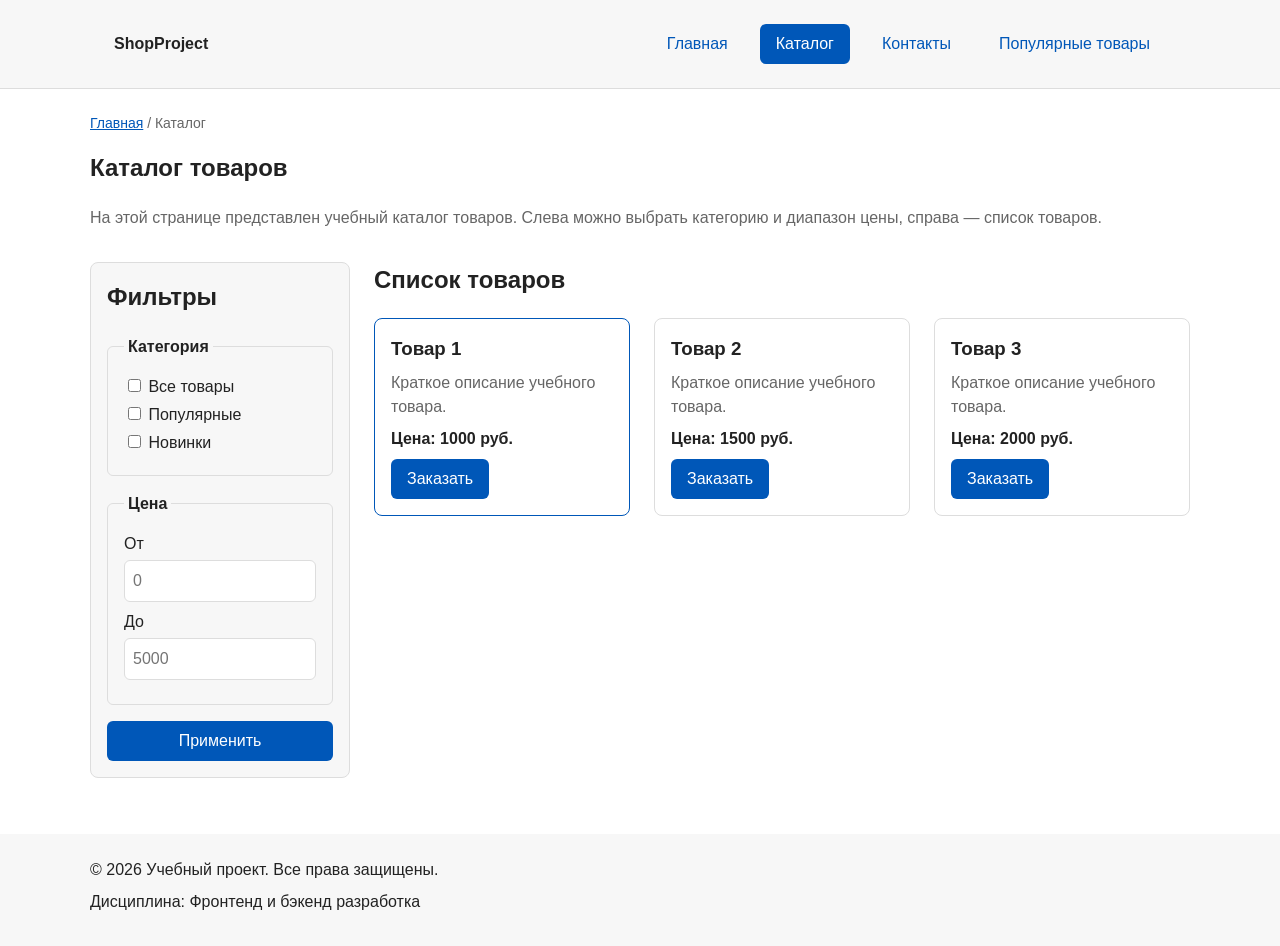
==== commit e76dbf31: "refactor: complete BEM components and order form" ====
--- a/catalog.html
+++ b/catalog.html
@@ -10,28 +10,26 @@
   <meta property="og:type" content="website">
   <meta property="og:title" content="Учебный интернет-магазин">
   <meta property="og:description" content="Учебный frontend-проект интернет-магазина.">
-  <meta property="og:image" content="https://github.io">
 </head>
-<body>
-  <!-- Приведено к БЭМ-блоку site-header и site-nav синхронно с главной страницей -->
+<body class="page" id="top">
   <header class="site-header">
     <div class="site-header__inner">
       <a class="site-header__logo" href="index.html">ShopProject</a>
       <nav class="site-nav" aria-label="Основная навигация">
         <ul class="site-nav__list">
           <li class="site-nav__item"><a class="site-nav__link" href="index.html">Главная</a></li>
-          <!-- Для каталога добавлен модификатор активной ссылки -->
-          <li class="site-nav__item"><a class="site-nav__link site-nav__link--active" href="catalog.html">Каталог</a></li>
+          <li class="site-nav__item"><a class="site-nav__link site-nav__link--active" href="catalog.html" aria-current="page">Каталог</a></li>
           <li class="site-nav__item"><a class="site-nav__link" href="contacts.html">Контакты</a></li>
+          <li class="site-nav__item"><a class="site-nav__link" href="index.html#popular">Популярные товары</a></li>
         </ul>
       </nav>
     </div>
   </header>
 
-  <main>
+  <main class="page__main">
     <nav class="breadcrumbs" aria-label="Хлебные крошки">
       <a class="breadcrumbs__link" href="index.html">Главная</a>
-      <span class="breadcrumbs__current">Каталог</span>
+      <span class="breadcrumbs__current" aria-current="page">Каталог</span>
     </nav>
 
     <section class="section">
@@ -42,27 +40,26 @@
       </p>
     </section>
 
-    <section class="catalog-layout">
+    <div class="catalog-layout">
       <aside class="catalog-filters">
         <h2 class="catalog-filters__title">Фильтры</h2>
 
         <form class="filters-form" action="#" method="get">
-          <!-- Добавлены БЭМ-классы для элементов формы фильтров -->
           <fieldset class="filters-form__fieldset">
             <legend class="filters-form__legend">Категория</legend>
 
             <label class="filters-form__label">
-              <input type="checkbox" name="category" value="all">
+              <input class="filters-form__checkbox" type="checkbox" name="category" value="all">
               Все товары
             </label>
 
             <label class="filters-form__label">
-              <input type="checkbox" name="category" value="popular">
+              <input class="filters-form__checkbox" type="checkbox" name="category" value="popular">
               Популярные
             </label>
 
             <label class="filters-form__label">
-              <input type="checkbox" name="category" value="new">
+              <input class="filters-form__checkbox" type="checkbox" name="category" value="new">
               Новинки
             </label>
           </fieldset>
@@ -71,13 +68,11 @@
             <legend class="filters-form__legend">Цена</legend>
 
             <label class="filters-form__label" for="price-from">От</label>
-            <input class="filters-form__input-number" id="price-from" name="price-from" type="number" min="0" placeholder="0">
+            <input class="filters-form__input" id="price-from" name="price-from" type="number" min="0" placeholder="0">
 
             <label class="filters-form__label" for="price-to">До</label>
-            <input class="filters-form__input-number" id="price-to" name="price-to" type="number" min="0" placeholder="5000">
+            <input class="filters-form__input" id="price-to" name="price-to" type="number" min="0" placeholder="5000">
           </fieldset>
-
-          <!-- Добавлен класс модификатора для кнопки -->
           <button class="button button--primary" type="submit">Применить</button>
         </form>
       </aside>
@@ -86,36 +81,58 @@
         <h2 class="catalog-products__title">Список товаров</h2>
 
         <div class="products-grid">
-          <!-- Карточки товаров полностью приведены к БЭМ-структуре -->
-          <article class="product-card">
+          <article class="product-card product-card--featured">
             <h3 class="product-card__title">Товар 1</h3>
             <p class="product-card__description">Краткое описание учебного товара.</p>
             <p class="product-card__price">Цена: 1000 руб.</p>
-            <a class="button button--secondary product-card__button" href="index.html#popular">Подробнее</a>
+            <button class="button button--primary product-card__button" type="button" data-product="Товар 1">Заказать</button>
           </article>
 
           <article class="product-card">
             <h3 class="product-card__title">Товар 2</h3>
             <p class="product-card__description">Краткое описание учебного товара.</p>
             <p class="product-card__price">Цена: 1500 руб.</p>
-            <a class="button button--secondary product-card__button" href="index.html#popular">Подробнее</a>
+            <button class="button button--primary product-card__button" type="button" data-product="Товар 2">Заказать</button>
           </article>
 
           <article class="product-card">
             <h3 class="product-card__title">Товар 3</h3>
             <p class="product-card__description">Краткое описание учебного товара.</p>
             <p class="product-card__price">Цена: 2000 руб.</p>
-            <a class="button button--secondary product-card__button" href="index.html#popular">Подробнее</a>
+            <button class="button button--primary product-card__button" type="button" data-product="Товар 3">Заказать</button>
           </article>
         </div>
       </section>
-    </section>
+    </div>
   </main>
 
-  <!-- Подвал оформлен как БЭМ-блок site-footer -->
+  <dialog class="order-dialog" id="order-dialog" aria-labelledby="order-dialog-title">
+    <h2 class="order-dialog__title" id="order-dialog-title">Оформление заявки</h2>
+    <form class="order-form" id="order-form" action="#" method="post" novalidate>
+      <input id="selected-product" name="product" type="hidden">
+      <div class="order-form__field">
+        <label class="order-form__label" for="order-name">Имя</label>
+        <input class="order-form__input" id="order-name" name="name" type="text" autocomplete="name" required>
+      </div>
+      <div class="order-form__field">
+        <label class="order-form__label" for="order-email">E-mail</label>
+        <input class="order-form__input" id="order-email" name="email" type="email" autocomplete="email" required>
+      </div>
+      <div class="order-form__actions">
+        <button class="button button--secondary" type="button" id="close-order-dialog">Закрыть</button>
+        <button class="button button--primary" type="submit">Отправить заявку</button>
+      </div>
+    </form>
+  </dialog>
+
+  <p class="success-message" id="success-message" role="status" hidden>
+    Заявка успешно проверена! Это учебная форма: данные на сервер не отправляются.
+  </p>
   <footer class="site-footer">
-    <p class="site-footer__text">&copy; 2026 Учебный проект. Все права защищены.</p>
-    <p class="site-footer__text">Дисциплина: Фронтенд и бэкенд разработка</p>
+    <div class="site-footer__inner">
+      <p class="site-footer__text">&copy; 2026 Учебный проект. Все права защищены.</p>
+      <p class="site-footer__text">Дисциплина: Фронтенд и бэкенд разработка</p>
+    </div>
   </footer>
 </body>
 </html>
--- a/css/style.css
+++ b/css/style.css
@@ -41,7 +41,7 @@
   box-sizing: border-box;
 }
 
-body {
+.page {
   display: flex;
   flex-direction: column;
   min-height: 100vh;
@@ -52,26 +52,9 @@
   background-color: var(--color-bg);
 }
 
-main {
+.page__main {
   flex: 1 0 auto;
-}
-
-header,
-main,
-footer {
   padding: var(--space-lg);
-}
-
-header {
-  position: sticky;
-  top: 0;
-  z-index: 20;
-  background-color: var(--color-surface);
-  border-bottom: 1px solid var(--color-border);
-}
-
-footer {
-  background-color: var(--color-surface);
 }
 
 /* ===============================
@@ -97,6 +80,7 @@
   padding: var(--space-sm) var(--space-md);
   font: inherit;
   text-decoration: none;
+  text-align: center;
   border: none;
   border-radius: var(--radius-sm);
   cursor: pointer;
@@ -109,6 +93,7 @@
 }
 
 .button--primary:hover {
+  color: var(--color-white);
   background-color: var(--color-primary-dark);
 }
 
@@ -157,32 +142,18 @@
    =============================== */
 
 .site-header {
-  position: relative;
+  background-color: var(--color-surface);
+  border-bottom: 1px solid var(--color-border);
+}
+
+.site-header__inner {
   display: flex;
   align-items: center;
   justify-content: space-between;
   gap: var(--space-lg);
   max-width: var(--container-width);
   margin: 0 auto;
-  padding-top: var(--space-md);
-}
-
-.site-header__inner {
-  display: flex;
-  align-items: center;
-  justify-content: space-between;
-  width: 100%;
-}
-
-.site-header__badge {
-  position: absolute;
-  top: 0;
-  left: 0;
-  padding: 2px var(--space-sm);
-  color: var(--color-white);
-  background-color: var(--color-primary);
-  border-radius: var(--radius-sm);
-  font-size: 12px;
+  padding: var(--space-lg);
 }
 
 .site-header__logo {
@@ -199,7 +170,7 @@
   align-items: center;
   gap: var(--space-md);
   padding: 0;
-  margin: var(--space-md) 0 0;
+  margin: 0;
   list-style: none;
 }
 
@@ -238,6 +209,14 @@
   border-radius: var(--radius-lg);
 }
 
+.hero__title {
+  margin-top: 0;
+}
+
+.hero__description {
+  margin-bottom: var(--space-lg);
+}
+
 .section {
   max-width: var(--container-width);
   margin: 0 auto var(--space-xl);
@@ -245,20 +224,38 @@
 
 .section__title {
   margin-top: 0;
+}
+
+.section__description {
+  margin-top: 0;
+  margin-bottom: var(--space-lg);
+  color: var(--color-muted);
 }
 
 .products-grid {
   display: grid;
-  grid-template-columns: repeat(3, 1fr);
+  grid-template-columns: repeat(3, minmax(0, 1fr));
   gap: var(--space-lg);
 }
 
+/* Блоки списков преимуществ и контактов */
+.advantages-list,
+.contacts-list {
+  padding-left: var(--space-lg);
+  margin-top: var(--space-md);
+  margin-bottom: var(--space-md);
+}
+
+.advantages-list__item,
+.contacts-list__item {
+  margin-bottom: var(--space-xs);
+}
+
 /* ===============================
    6. Карточка товара (Блок product-card)
    =============================== */
 
 .product-card {
-  position: relative;
   display: flex;
   flex-direction: column;
   gap: var(--space-sm);
@@ -302,17 +299,6 @@
   color: var(--color-danger);
 }
 
-.product-card__badge {
-  position: absolute;
-  top: var(--space-sm);
-  right: var(--space-sm);
-  padding: 2px var(--space-sm);
-  color: var(--color-white);
-  background-color: var(--color-primary);
-  border-radius: var(--radius-sm);
-  font-size: 12px;
-}
-
 .product-card__button {
   margin-top: auto;
   align-self: flex-start;
@@ -327,12 +313,22 @@
   background-color: var(--color-surface);
 }
 
+.aside-info__title {
+  margin-top: 0;
+}
+
+.aside-info__text {
+  margin-bottom: 0;
+}
+
 /* ===============================
    7. Форма и Модальное окно (Блоки order-dialog, order-form)
    =============================== */
 
 .order-dialog {
   width: min(100% - var(--space-xl), 560px);
+  max-height: calc(100vh - var(--space-xl));
+  overflow-y: auto;
   padding: var(--space-lg);
   border: none;
   border-radius: var(--radius-lg);
@@ -347,11 +343,6 @@
 }
 
 /* Блок формы */
-.order-form:focus-within .order-form__field:not(:focus-within) {
-  opacity: 0.45;
-  pointer-events: none;
-}
-
 .order-form__field {
   margin-bottom: var(--space-md);
 }
@@ -394,9 +385,9 @@
   outline-offset: 3px;
 }
 
-.order-form__input[aria-invalid="true"],
-.order-form__select[aria-invalid="true"],
-.order-form__textarea[aria-invalid="true"] {
+.order-form__input--error,
+.order-form__select--error,
+.order-form__textarea--error {
   border-color: var(--color-danger);
 }
 
@@ -443,7 +434,7 @@
   max-width: var(--container-width);
   margin: 0 auto var(--space-xl);
   display: grid;
-  grid-template-columns: 260px 1fr;
+  grid-template-columns: 260px minmax(0, 1fr);
   grid-template-areas: "filters products";
   gap: var(--space-lg);
 }
@@ -456,8 +447,17 @@
   background-color: var(--color-surface);
 }
 
+.catalog-filters__title {
+  margin-top: 0;
+}
+
 .catalog-products {
   grid-area: products;
+  min-width: 0;
+}
+
+.catalog-products__title {
+  margin-top: 0;
 }
 
 /* Блок формы фильтрации */
@@ -473,41 +473,56 @@
   border-radius: var(--radius-sm);
 }
 
+
 .filters-form__legend {
+  padding: 0 var(--space-xs);
   font-weight: 700;
 }
 
 .filters-form__label {
   display: block;
+  margin-bottom: var(--space-xs);
+}
+
+.filters-form__checkbox {
+  accent-color: var(--color-primary);
+}
+
+.filters-form__input {
+  width: 100%;
+  min-width: 0;
   margin-bottom: var(--space-sm);
-}
-
-.filters-form__input-number {
-  width: 100%;
-  padding: 8px 10px;
+  padding: var(--space-sm);
   border: 1px solid var(--color-border);
   border-radius: var(--radius-sm);
   font: inherit;
 }
 
-/* ===============================
-   10. Специфические настройки прокрутки
-   =============================== */
-
-html {
-  scroll-behavior: smooth;
-  scroll-padding-top: 140px;
-}
-
-@media (max-width: 1099px) {
-  html {
-    scroll-padding-top: 200px;
-  }
-}
-
-@media (max-width: 700px) {
-  html {
-    scroll-padding-top: 260px;
-  }
-}
-
+.filters-form__input:hover {
+  border-color: var(--color-primary);
+}
+
+.filters-form__input:focus-visible,
+.filters-form__checkbox:focus-visible,
+.site-nav__link:focus-visible {
+  outline: 2px solid var(--color-primary);
+  outline-offset: 3px;
+}
+
+/* ===============================
+   10. Подвал сайта (Блок site-footer)
+   =============================== */
+
+.site-footer {
+  padding: var(--space-lg);
+  background-color: var(--color-surface);
+}
+
+.site-footer__inner {
+  max-width: var(--container-width);
+  margin: 0 auto;
+}
+
+.site-footer__text {
+  margin: 0 0 var(--space-sm);
+}
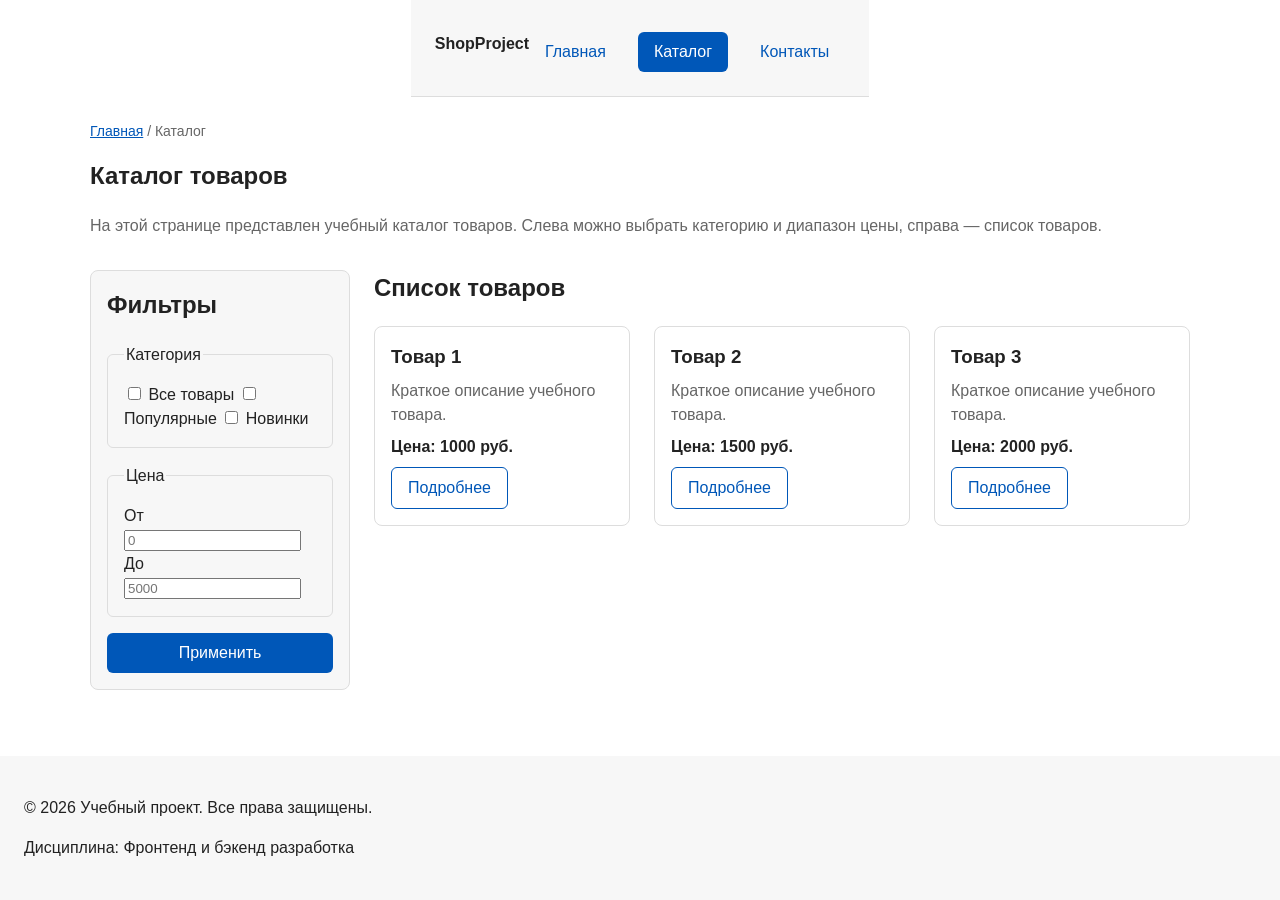
==== commit c96a536c: "Merge pull request #5 from Artyomka0609/refactor/bem-css-classes Apply BEM naming to CSS classes" ====
--- a/catalog.html
+++ b/catalog.html
@@ -10,26 +10,28 @@
   <meta property="og:type" content="website">
   <meta property="og:title" content="Учебный интернет-магазин">
   <meta property="og:description" content="Учебный frontend-проект интернет-магазина.">
+  <meta property="og:image" content="https://github.io">
 </head>
-<body class="page" id="top">
+<body>
+  <!-- Приведено к БЭМ-блоку site-header и site-nav синхронно с главной страницей -->
   <header class="site-header">
     <div class="site-header__inner">
       <a class="site-header__logo" href="index.html">ShopProject</a>
       <nav class="site-nav" aria-label="Основная навигация">
         <ul class="site-nav__list">
           <li class="site-nav__item"><a class="site-nav__link" href="index.html">Главная</a></li>
-          <li class="site-nav__item"><a class="site-nav__link site-nav__link--active" href="catalog.html" aria-current="page">Каталог</a></li>
+          <!-- Для каталога добавлен модификатор активной ссылки -->
+          <li class="site-nav__item"><a class="site-nav__link site-nav__link--active" href="catalog.html">Каталог</a></li>
           <li class="site-nav__item"><a class="site-nav__link" href="contacts.html">Контакты</a></li>
-          <li class="site-nav__item"><a class="site-nav__link" href="index.html#popular">Популярные товары</a></li>
         </ul>
       </nav>
     </div>
   </header>
 
-  <main class="page__main">
+  <main>
     <nav class="breadcrumbs" aria-label="Хлебные крошки">
       <a class="breadcrumbs__link" href="index.html">Главная</a>
-      <span class="breadcrumbs__current" aria-current="page">Каталог</span>
+      <span class="breadcrumbs__current">Каталог</span>
     </nav>
 
     <section class="section">
@@ -40,26 +42,27 @@
       </p>
     </section>
 
-    <div class="catalog-layout">
+    <section class="catalog-layout">
       <aside class="catalog-filters">
         <h2 class="catalog-filters__title">Фильтры</h2>
 
         <form class="filters-form" action="#" method="get">
+          <!-- Добавлены БЭМ-классы для элементов формы фильтров -->
           <fieldset class="filters-form__fieldset">
             <legend class="filters-form__legend">Категория</legend>
 
             <label class="filters-form__label">
-              <input class="filters-form__checkbox" type="checkbox" name="category" value="all">
+              <input type="checkbox" name="category" value="all">
               Все товары
             </label>
 
             <label class="filters-form__label">
-              <input class="filters-form__checkbox" type="checkbox" name="category" value="popular">
+              <input type="checkbox" name="category" value="popular">
               Популярные
             </label>
 
             <label class="filters-form__label">
-              <input class="filters-form__checkbox" type="checkbox" name="category" value="new">
+              <input type="checkbox" name="category" value="new">
               Новинки
             </label>
           </fieldset>
@@ -68,11 +71,13 @@
             <legend class="filters-form__legend">Цена</legend>
 
             <label class="filters-form__label" for="price-from">От</label>
-            <input class="filters-form__input" id="price-from" name="price-from" type="number" min="0" placeholder="0">
+            <input class="filters-form__input-number" id="price-from" name="price-from" type="number" min="0" placeholder="0">
 
             <label class="filters-form__label" for="price-to">До</label>
-            <input class="filters-form__input" id="price-to" name="price-to" type="number" min="0" placeholder="5000">
+            <input class="filters-form__input-number" id="price-to" name="price-to" type="number" min="0" placeholder="5000">
           </fieldset>
+
+          <!-- Добавлен класс модификатора для кнопки -->
           <button class="button button--primary" type="submit">Применить</button>
         </form>
       </aside>
@@ -81,58 +86,36 @@
         <h2 class="catalog-products__title">Список товаров</h2>
 
         <div class="products-grid">
-          <article class="product-card product-card--featured">
+          <!-- Карточки товаров полностью приведены к БЭМ-структуре -->
+          <article class="product-card">
             <h3 class="product-card__title">Товар 1</h3>
             <p class="product-card__description">Краткое описание учебного товара.</p>
             <p class="product-card__price">Цена: 1000 руб.</p>
-            <button class="button button--primary product-card__button" type="button" data-product="Товар 1">Заказать</button>
+            <a class="button button--secondary product-card__button" href="index.html#popular">Подробнее</a>
           </article>
 
           <article class="product-card">
             <h3 class="product-card__title">Товар 2</h3>
             <p class="product-card__description">Краткое описание учебного товара.</p>
             <p class="product-card__price">Цена: 1500 руб.</p>
-            <button class="button button--primary product-card__button" type="button" data-product="Товар 2">Заказать</button>
+            <a class="button button--secondary product-card__button" href="index.html#popular">Подробнее</a>
           </article>
 
           <article class="product-card">
             <h3 class="product-card__title">Товар 3</h3>
             <p class="product-card__description">Краткое описание учебного товара.</p>
             <p class="product-card__price">Цена: 2000 руб.</p>
-            <button class="button button--primary product-card__button" type="button" data-product="Товар 3">Заказать</button>
+            <a class="button button--secondary product-card__button" href="index.html#popular">Подробнее</a>
           </article>
         </div>
       </section>
-    </div>
+    </section>
   </main>
 
-  <dialog class="order-dialog" id="order-dialog" aria-labelledby="order-dialog-title">
-    <h2 class="order-dialog__title" id="order-dialog-title">Оформление заявки</h2>
-    <form class="order-form" id="order-form" action="#" method="post" novalidate>
-      <input id="selected-product" name="product" type="hidden">
-      <div class="order-form__field">
-        <label class="order-form__label" for="order-name">Имя</label>
-        <input class="order-form__input" id="order-name" name="name" type="text" autocomplete="name" required>
-      </div>
-      <div class="order-form__field">
-        <label class="order-form__label" for="order-email">E-mail</label>
-        <input class="order-form__input" id="order-email" name="email" type="email" autocomplete="email" required>
-      </div>
-      <div class="order-form__actions">
-        <button class="button button--secondary" type="button" id="close-order-dialog">Закрыть</button>
-        <button class="button button--primary" type="submit">Отправить заявку</button>
-      </div>
-    </form>
-  </dialog>
-
-  <p class="success-message" id="success-message" role="status" hidden>
-    Заявка успешно проверена! Это учебная форма: данные на сервер не отправляются.
-  </p>
+  <!-- Подвал оформлен как БЭМ-блок site-footer -->
   <footer class="site-footer">
-    <div class="site-footer__inner">
-      <p class="site-footer__text">&copy; 2026 Учебный проект. Все права защищены.</p>
-      <p class="site-footer__text">Дисциплина: Фронтенд и бэкенд разработка</p>
-    </div>
+    <p class="site-footer__text">&copy; 2026 Учебный проект. Все права защищены.</p>
+    <p class="site-footer__text">Дисциплина: Фронтенд и бэкенд разработка</p>
   </footer>
 </body>
 </html>
--- a/css/style.css
+++ b/css/style.css
@@ -41,7 +41,7 @@
   box-sizing: border-box;
 }
 
-.page {
+body {
   display: flex;
   flex-direction: column;
   min-height: 100vh;
@@ -52,9 +52,26 @@
   background-color: var(--color-bg);
 }
 
-.page__main {
+main {
   flex: 1 0 auto;
+}
+
+header,
+main,
+footer {
   padding: var(--space-lg);
+}
+
+header {
+  position: sticky;
+  top: 0;
+  z-index: 20;
+  background-color: var(--color-surface);
+  border-bottom: 1px solid var(--color-border);
+}
+
+footer {
+  background-color: var(--color-surface);
 }
 
 /* ===============================
@@ -93,7 +110,6 @@
 }
 
 .button--primary:hover {
-  color: var(--color-white);
   background-color: var(--color-primary-dark);
 }
 
@@ -142,18 +158,32 @@
    =============================== */
 
 .site-header {
-  background-color: var(--color-surface);
-  border-bottom: 1px solid var(--color-border);
+  position: relative;
+  display: flex;
+  align-items: center;
+  justify-content: space-between;
+  gap: var(--space-lg);
+  max-width: var(--container-width);
+  margin: 0 auto;
+  padding-top: var(--space-md);
 }
 
 .site-header__inner {
   display: flex;
   align-items: center;
   justify-content: space-between;
-  gap: var(--space-lg);
-  max-width: var(--container-width);
-  margin: 0 auto;
-  padding: var(--space-lg);
+  width: 100%;
+}
+
+.site-header__badge {
+  position: absolute;
+  top: 0;
+  left: 0;
+  padding: 2px var(--space-sm);
+  color: var(--color-white);
+  background-color: var(--color-primary);
+  border-radius: var(--radius-sm);
+  font-size: 12px;
 }
 
 .site-header__logo {
@@ -170,7 +200,7 @@
   align-items: center;
   gap: var(--space-md);
   padding: 0;
-  margin: 0;
+  margin: var(--space-md) 0 0;
   list-style: none;
 }
 
@@ -234,7 +264,7 @@
 
 .products-grid {
   display: grid;
-  grid-template-columns: repeat(3, minmax(0, 1fr));
+  grid-template-columns: repeat(3, 1fr);
   gap: var(--space-lg);
 }
 
@@ -256,6 +286,7 @@
    =============================== */
 
 .product-card {
+  position: relative;
   display: flex;
   flex-direction: column;
   gap: var(--space-sm);
@@ -299,6 +330,17 @@
   color: var(--color-danger);
 }
 
+.product-card__badge {
+  position: absolute;
+  top: var(--space-sm);
+  right: var(--space-sm);
+  padding: 2px var(--space-sm);
+  color: var(--color-white);
+  background-color: var(--color-primary);
+  border-radius: var(--radius-sm);
+  font-size: 12px;
+}
+
 .product-card__button {
   margin-top: auto;
   align-self: flex-start;
@@ -317,18 +359,12 @@
   margin-top: 0;
 }
 
-.aside-info__text {
-  margin-bottom: 0;
-}
-
 /* ===============================
    7. Форма и Модальное окно (Блоки order-dialog, order-form)
    =============================== */
 
 .order-dialog {
   width: min(100% - var(--space-xl), 560px);
-  max-height: calc(100vh - var(--space-xl));
-  overflow-y: auto;
   padding: var(--space-lg);
   border: none;
   border-radius: var(--radius-lg);
@@ -343,6 +379,11 @@
 }
 
 /* Блок формы */
+.order-form:focus-within .order-form__field:not(:focus-within) {
+  opacity: 0.45;
+  pointer-events: none;
+}
+
 .order-form__field {
   margin-bottom: var(--space-md);
 }
@@ -385,9 +426,9 @@
   outline-offset: 3px;
 }
 
-.order-form__input--error,
-.order-form__select--error,
-.order-form__textarea--error {
+.order-form__input[aria-invalid="true"],
+.order-form__select[aria-invalid="true"],
+.order-form__textarea[aria-invalid="true"] {
   border-color: var(--color-danger);
 }
 
@@ -434,7 +475,7 @@
   max-width: var(--container-width);
   margin: 0 auto var(--space-xl);
   display: grid;
-  grid-template-columns: 260px minmax(0, 1fr);
+  grid-template-columns: 260px 1fr;
   grid-template-areas: "filters products";
   gap: var(--space-lg);
 }
@@ -453,7 +494,6 @@
 
 .catalog-products {
   grid-area: products;
-  min-width: 0;
 }
 
 .catalog-products__title {
@@ -473,56 +513,3 @@
   border-radius: var(--radius-sm);
 }
 
-
-.filters-form__legend {
-  padding: 0 var(--space-xs);
-  font-weight: 700;
-}
-
-.filters-form__label {
-  display: block;
-  margin-bottom: var(--space-xs);
-}
-
-.filters-form__checkbox {
-  accent-color: var(--color-primary);
-}
-
-.filters-form__input {
-  width: 100%;
-  min-width: 0;
-  margin-bottom: var(--space-sm);
-  padding: var(--space-sm);
-  border: 1px solid var(--color-border);
-  border-radius: var(--radius-sm);
-  font: inherit;
-}
-
-.filters-form__input:hover {
-  border-color: var(--color-primary);
-}
-
-.filters-form__input:focus-visible,
-.filters-form__checkbox:focus-visible,
-.site-nav__link:focus-visible {
-  outline: 2px solid var(--color-primary);
-  outline-offset: 3px;
-}
-
-/* ===============================
-   10. Подвал сайта (Блок site-footer)
-   =============================== */
-
-.site-footer {
-  padding: var(--space-lg);
-  background-color: var(--color-surface);
-}
-
-.site-footer__inner {
-  max-width: var(--container-width);
-  margin: 0 auto;
-}
-
-.site-footer__text {
-  margin: 0 0 var(--space-sm);
-}
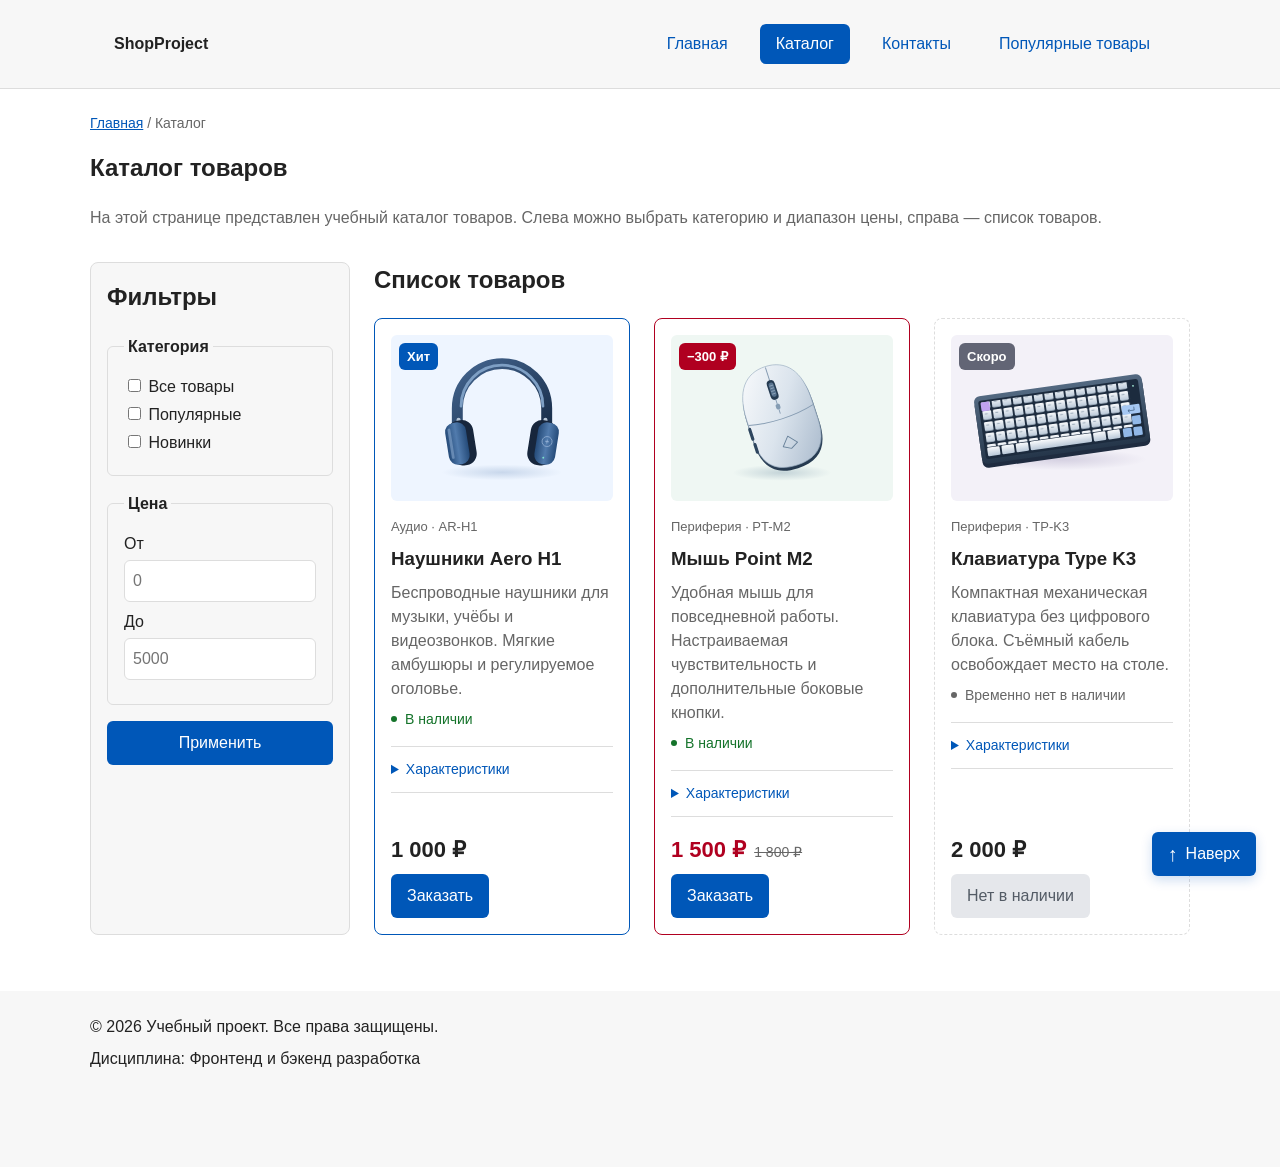
==== commit d710efd7: "feat: enrich product cards and interface states for practice 8" ====
--- a/catalog.html
+++ b/catalog.html
@@ -10,28 +10,26 @@
   <meta property="og:type" content="website">
   <meta property="og:title" content="Учебный интернет-магазин">
   <meta property="og:description" content="Учебный frontend-проект интернет-магазина.">
-  <meta property="og:image" content="https://github.io">
 </head>
-<body>
-  <!-- Приведено к БЭМ-блоку site-header и site-nav синхронно с главной страницей -->
+<body class="page" id="top">
   <header class="site-header">
     <div class="site-header__inner">
       <a class="site-header__logo" href="index.html">ShopProject</a>
       <nav class="site-nav" aria-label="Основная навигация">
         <ul class="site-nav__list">
           <li class="site-nav__item"><a class="site-nav__link" href="index.html">Главная</a></li>
-          <!-- Для каталога добавлен модификатор активной ссылки -->
-          <li class="site-nav__item"><a class="site-nav__link site-nav__link--active" href="catalog.html">Каталог</a></li>
+          <li class="site-nav__item"><a class="site-nav__link site-nav__link--active" href="catalog.html" aria-current="page">Каталог</a></li>
           <li class="site-nav__item"><a class="site-nav__link" href="contacts.html">Контакты</a></li>
+          <li class="site-nav__item"><a class="site-nav__link" href="index.html#popular">Популярные товары</a></li>
         </ul>
       </nav>
     </div>
   </header>
 
-  <main>
+  <main class="page__main">
     <nav class="breadcrumbs" aria-label="Хлебные крошки">
       <a class="breadcrumbs__link" href="index.html">Главная</a>
-      <span class="breadcrumbs__current">Каталог</span>
+      <span class="breadcrumbs__current" aria-current="page">Каталог</span>
     </nav>
 
     <section class="section">
@@ -42,27 +40,26 @@
       </p>
     </section>
 
-    <section class="catalog-layout">
+    <div class="catalog-layout">
       <aside class="catalog-filters">
         <h2 class="catalog-filters__title">Фильтры</h2>
 
         <form class="filters-form" action="#" method="get">
-          <!-- Добавлены БЭМ-классы для элементов формы фильтров -->
           <fieldset class="filters-form__fieldset">
             <legend class="filters-form__legend">Категория</legend>
 
             <label class="filters-form__label">
-              <input type="checkbox" name="category" value="all">
+              <input class="filters-form__checkbox" type="checkbox" name="category" value="all">
               Все товары
             </label>
 
             <label class="filters-form__label">
-              <input type="checkbox" name="category" value="popular">
+              <input class="filters-form__checkbox" type="checkbox" name="category" value="popular">
               Популярные
             </label>
 
             <label class="filters-form__label">
-              <input type="checkbox" name="category" value="new">
+              <input class="filters-form__checkbox" type="checkbox" name="category" value="new">
               Новинки
             </label>
           </fieldset>
@@ -71,13 +68,11 @@
             <legend class="filters-form__legend">Цена</legend>
 
             <label class="filters-form__label" for="price-from">От</label>
-            <input class="filters-form__input-number" id="price-from" name="price-from" type="number" min="0" placeholder="0">
+            <input class="filters-form__input" id="price-from" name="price-from" type="number" min="0" placeholder="0">
 
             <label class="filters-form__label" for="price-to">До</label>
-            <input class="filters-form__input-number" id="price-to" name="price-to" type="number" min="0" placeholder="5000">
+            <input class="filters-form__input" id="price-to" name="price-to" type="number" min="0" placeholder="5000">
           </fieldset>
-
-          <!-- Добавлен класс модификатора для кнопки -->
           <button class="button button--primary" type="submit">Применить</button>
         </form>
       </aside>
@@ -86,36 +81,179 @@
         <h2 class="catalog-products__title">Список товаров</h2>
 
         <div class="products-grid">
-          <!-- Карточки товаров полностью приведены к БЭМ-структуре -->
-          <article class="product-card">
-            <h3 class="product-card__title">Товар 1</h3>
-            <p class="product-card__description">Краткое описание учебного товара.</p>
-            <p class="product-card__price">Цена: 1000 руб.</p>
-            <a class="button button--secondary product-card__button" href="index.html#popular">Подробнее</a>
+          <article class="product-card product-card--featured" aria-labelledby="headphones-title">
+            <div class="product-card__media">
+              <img class="product-card__image" src="images/headphones.svg"
+                alt="Синие полноразмерные наушники с мягкими амбушюрами" width="640" height="480" loading="lazy" decoding="async">
+            </div>
+            <span class="product-card__badge">Хит</span>
+            <p class="product-card__category">Аудио · AR-H1</p>
+            <h3 class="product-card__title" id="headphones-title">Наушники Aero H1</h3>
+            <p class="product-card__description">Беспроводные наушники для музыки, учёбы и видеозвонков. Мягкие амбушюры и регулируемое оголовье.</p>
+            <p class="product-card__availability" id="headphones-availability">В наличии</p>
+            <details class="product-card__details">
+              <summary class="product-card__summary">Характеристики</summary>
+              <table class="product-specs">
+                <caption class="product-specs__caption">Наушники Aero H1</caption>
+                <thead class="product-specs__head">
+                  <tr class="product-specs__row">
+                    <th class="product-specs__cell product-specs__cell--heading" scope="col">Параметр</th>
+                    <th class="product-specs__cell product-specs__cell--heading" scope="col">Значение</th>
+                  </tr>
+                </thead>
+                <tbody class="product-specs__body">
+                  <tr class="product-specs__row">
+                    <th class="product-specs__cell product-specs__cell--heading" scope="row">Подключение</th>
+                    <td class="product-specs__cell">Bluetooth 5.3</td>
+                  </tr>
+                  <tr class="product-specs__row">
+                    <th class="product-specs__cell product-specs__cell--heading" scope="row">Время работы</th>
+                    <td class="product-specs__cell">До 24 часов</td>
+                  </tr>
+                  <tr class="product-specs__row">
+                    <th class="product-specs__cell product-specs__cell--heading" scope="row">Вес</th>
+                    <td class="product-specs__cell">180 г</td>
+                  </tr>
+                </tbody>
+              </table>
+            </details>
+            <div class="product-card__actions">
+              <div class="product-card__prices">
+                <p class="product-card__price" aria-label="Цена: 1000 рублей">1 000 ₽</p>
+              </div>
+              <button class="button button--primary product-card__button" type="button"
+                data-product="Наушники Aero H1" aria-describedby="headphones-availability">Заказать</button>
+            </div>
           </article>
 
-          <article class="product-card">
-            <h3 class="product-card__title">Товар 2</h3>
-            <p class="product-card__description">Краткое описание учебного товара.</p>
-            <p class="product-card__price">Цена: 1500 руб.</p>
-            <a class="button button--secondary product-card__button" href="index.html#popular">Подробнее</a>
+          <article class="product-card product-card--discount" aria-labelledby="mouse-title">
+            <div class="product-card__media">
+              <img class="product-card__image" src="images/mouse.svg"
+                alt="Светло-серая компьютерная мышь с колёсиком и боковыми кнопками" width="640" height="480" loading="lazy" decoding="async">
+            </div>
+            <span class="product-card__badge">−300 ₽</span>
+            <p class="product-card__category">Периферия · PT-M2</p>
+            <h3 class="product-card__title" id="mouse-title">Мышь Point M2</h3>
+            <p class="product-card__description">Удобная мышь для повседневной работы. Настраиваемая чувствительность и дополнительные боковые кнопки.</p>
+            <p class="product-card__availability" id="mouse-availability">В наличии</p>
+            <details class="product-card__details">
+              <summary class="product-card__summary">Характеристики</summary>
+              <table class="product-specs">
+                <caption class="product-specs__caption">Мышь Point M2</caption>
+                <thead class="product-specs__head">
+                  <tr class="product-specs__row">
+                    <th class="product-specs__cell product-specs__cell--heading" scope="col">Параметр</th>
+                    <th class="product-specs__cell product-specs__cell--heading" scope="col">Значение</th>
+                  </tr>
+                </thead>
+                <tbody class="product-specs__body">
+                  <tr class="product-specs__row">
+                    <th class="product-specs__cell product-specs__cell--heading" scope="row">Подключение</th>
+                    <td class="product-specs__cell">USB</td>
+                  </tr>
+                  <tr class="product-specs__row">
+                    <th class="product-specs__cell product-specs__cell--heading" scope="row">Сенсор</th>
+                    <td class="product-specs__cell">До 3 200 dpi</td>
+                  </tr>
+                  <tr class="product-specs__row">
+                    <th class="product-specs__cell product-specs__cell--heading" scope="row">Кнопки</th>
+                    <td class="product-specs__cell">6</td>
+                  </tr>
+                </tbody>
+              </table>
+            </details>
+            <div class="product-card__actions">
+              <div class="product-card__prices">
+                <p class="product-card__price" aria-label="Цена: 1500 рублей">1 500 ₽</p>
+                <del class="product-card__old-price" aria-label="Прежняя цена: 1800 рублей">1 800 ₽</del>
+              </div>
+              <button class="button button--primary product-card__button" type="button"
+                data-product="Мышь Point M2" aria-describedby="mouse-availability">Заказать</button>
+            </div>
           </article>
 
-          <article class="product-card">
-            <h3 class="product-card__title">Товар 3</h3>
-            <p class="product-card__description">Краткое описание учебного товара.</p>
-            <p class="product-card__price">Цена: 2000 руб.</p>
-            <a class="button button--secondary product-card__button" href="index.html#popular">Подробнее</a>
+          <article class="product-card product-card--unavailable" aria-labelledby="keyboard-title">
+            <div class="product-card__media">
+              <img class="product-card__image" src="images/keyboard.svg"
+                alt="Компактная клавиатура со светлыми клавишами и синими акцентами" width="640" height="480" loading="lazy" decoding="async">
+            </div>
+            <span class="product-card__badge">Скоро</span>
+            <p class="product-card__category">Периферия · TP-K3</p>
+            <h3 class="product-card__title" id="keyboard-title">Клавиатура Type K3</h3>
+            <p class="product-card__description">Компактная механическая клавиатура без цифрового блока. Съёмный кабель освобождает место на столе.</p>
+            <p class="product-card__availability product-card__availability--unavailable" id="keyboard-availability">Временно нет в наличии</p>
+            <details class="product-card__details">
+              <summary class="product-card__summary">Характеристики</summary>
+              <table class="product-specs">
+                <caption class="product-specs__caption">Клавиатура Type K3</caption>
+                <thead class="product-specs__head">
+                  <tr class="product-specs__row">
+                    <th class="product-specs__cell product-specs__cell--heading" scope="col">Параметр</th>
+                    <th class="product-specs__cell product-specs__cell--heading" scope="col">Значение</th>
+                  </tr>
+                </thead>
+                <tbody class="product-specs__body">
+                  <tr class="product-specs__row">
+                    <th class="product-specs__cell product-specs__cell--heading" scope="row">Тип</th>
+                    <td class="product-specs__cell">Механическая</td>
+                  </tr>
+                  <tr class="product-specs__row">
+                    <th class="product-specs__cell product-specs__cell--heading" scope="row">Клавиши</th>
+                    <td class="product-specs__cell">87</td>
+                  </tr>
+                  <tr class="product-specs__row">
+                    <th class="product-specs__cell product-specs__cell--heading" scope="row">Подключение</th>
+                    <td class="product-specs__cell">USB-C</td>
+                  </tr>
+                </tbody>
+              </table>
+            </details>
+            <div class="product-card__actions">
+              <div class="product-card__prices">
+                <p class="product-card__price" aria-label="Цена: 2000 рублей">2 000 ₽</p>
+              </div>
+              <button class="button button--disabled product-card__button" type="button"
+                data-product="Клавиатура Type K3" aria-describedby="keyboard-availability" disabled>Нет в наличии</button>
+            </div>
           </article>
         </div>
       </section>
-    </section>
+    </div>
   </main>
 
-  <!-- Подвал оформлен как БЭМ-блок site-footer -->
+  <dialog class="order-dialog" id="order-dialog" aria-labelledby="order-dialog-title">
+    <h2 class="order-dialog__title" id="order-dialog-title">Оформление заявки</h2>
+    <p class="order-dialog__description" id="order-product-name" hidden></p>
+    <form class="order-form" id="order-form" action="#" method="post" novalidate>
+      <input id="selected-product" name="product" type="hidden">
+      <div class="order-form__field">
+        <label class="order-form__label" for="order-name">Имя</label>
+        <input class="order-form__input" id="order-name" name="name" type="text" autocomplete="name" required>
+      </div>
+      <div class="order-form__field">
+        <label class="order-form__label" for="order-email">E-mail</label>
+        <input class="order-form__input" id="order-email" name="email" type="email" autocomplete="email" required>
+      </div>
+      <div class="order-form__actions">
+        <button class="button button--secondary" type="button" id="close-order-dialog">Закрыть</button>
+        <button class="button button--primary" type="submit">Отправить заявку</button>
+      </div>
+    </form>
+  </dialog>
+
+  <p class="success-message" id="success-message" role="status" hidden>
+    Заявка успешно проверена! Это учебная форма: данные на сервер не отправляются.
+  </p>
+  <a class="to-top" href="#top" aria-label="Вернуться к началу страницы">
+    <span class="to-top__icon" aria-hidden="true">↑</span>
+    Наверх
+  </a>
+
   <footer class="site-footer">
-    <p class="site-footer__text">&copy; 2026 Учебный проект. Все права защищены.</p>
-    <p class="site-footer__text">Дисциплина: Фронтенд и бэкенд разработка</p>
+    <div class="site-footer__inner">
+      <p class="site-footer__text">&copy; 2026 Учебный проект. Все права защищены.</p>
+      <p class="site-footer__text">Дисциплина: Фронтенд и бэкенд разработка</p>
+    </div>
   </footer>
 </body>
 </html>
--- a/css/style.css
+++ b/css/style.css
@@ -13,7 +13,7 @@
   --color-surface: #f7f7f7;
   --color-surface-accent: #eef5ff;
   --color-danger: #b00020;
-  --color-success: #168a2f;
+  --color-success: #14732a;
   --color-success-bg: #eefaf0;
   --color-white: #ffffff;
 
@@ -31,6 +31,12 @@
 
   /* Размеры */
   --container-width: 1100px;
+  --color-disabled: #e5e7eb;
+  --shadow-card: 0 8px 24px rgba(26, 53, 85, 0.12);
+  --shadow-button: 0 4px 12px rgba(0, 87, 184, 0.2);
+  --transition-fast: 180ms ease;
+
+  scroll-behavior: smooth;
 }
 
 /* ===============================
@@ -41,7 +47,7 @@
   box-sizing: border-box;
 }
 
-body {
+.page {
   display: flex;
   flex-direction: column;
   min-height: 100vh;
@@ -52,26 +58,9 @@
   background-color: var(--color-bg);
 }
 
-main {
+.page__main {
   flex: 1 0 auto;
-}
-
-header,
-main,
-footer {
   padding: var(--space-lg);
-}
-
-header {
-  position: sticky;
-  top: 0;
-  z-index: 20;
-  background-color: var(--color-surface);
-  border-bottom: 1px solid var(--color-border);
-}
-
-footer {
-  background-color: var(--color-surface);
 }
 
 /* ===============================
@@ -101,6 +90,9 @@
   border: none;
   border-radius: var(--radius-sm);
   cursor: pointer;
+  min-height: 44px;
+  transition: background-color var(--transition-fast), color var(--transition-fast),
+    box-shadow var(--transition-fast), transform var(--transition-fast);
 }
 
 /* Модификаторы кнопок */
@@ -109,7 +101,8 @@
   background-color: var(--color-primary);
 }
 
-.button--primary:hover {
+.button--primary:not(:disabled):not(.button--disabled):hover {
+  color: var(--color-white);
   background-color: var(--color-primary-dark);
 }
 
@@ -119,7 +112,7 @@
   border: 1px solid var(--color-primary);
 }
 
-.button--secondary:hover {
+.button--secondary:not(:disabled):not(.button--disabled):hover {
   color: var(--color-white);
   background-color: var(--color-primary);
 }
@@ -131,16 +124,26 @@
 
 .button:disabled,
 .button--disabled {
-  opacity: 0.6;
+  color: #535b65;
+  background-color: var(--color-disabled);
+  border-color: var(--color-disabled);
   cursor: not-allowed;
+  box-shadow: none;
+  transform: none;
 }
 
 /* Вспомогательный элемент «Наверх» */
 .to-top {
   position: fixed;
+  display: inline-flex;
+  align-items: center;
+  gap: var(--space-sm);
+  min-height: 44px;
   right: var(--space-lg);
-  bottom: var(--space-lg);
+  bottom: max(var(--space-lg), env(safe-area-inset-bottom));
   z-index: 10;
+  box-shadow: var(--shadow-button);
+  transition: background-color var(--transition-fast), transform var(--transition-fast);
   padding: var(--space-sm) var(--space-md);
   color: var(--color-white);
   background-color: var(--color-primary);
@@ -149,6 +152,7 @@
 }
 
 .to-top:hover {
+  transform: translateY(-2px);
   background-color: var(--color-primary-dark);
   color: var(--color-white);
 }
@@ -158,32 +162,18 @@
    =============================== */
 
 .site-header {
-  position: relative;
+  background-color: var(--color-surface);
+  border-bottom: 1px solid var(--color-border);
+}
+
+.site-header__inner {
   display: flex;
   align-items: center;
   justify-content: space-between;
   gap: var(--space-lg);
   max-width: var(--container-width);
   margin: 0 auto;
-  padding-top: var(--space-md);
-}
-
-.site-header__inner {
-  display: flex;
-  align-items: center;
-  justify-content: space-between;
-  width: 100%;
-}
-
-.site-header__badge {
-  position: absolute;
-  top: 0;
-  left: 0;
-  padding: 2px var(--space-sm);
-  color: var(--color-white);
-  background-color: var(--color-primary);
-  border-radius: var(--radius-sm);
-  font-size: 12px;
+  padding: var(--space-lg);
 }
 
 .site-header__logo {
@@ -200,7 +190,7 @@
   align-items: center;
   gap: var(--space-md);
   padding: 0;
-  margin: var(--space-md) 0 0;
+  margin: 0;
   list-style: none;
 }
 
@@ -264,7 +254,7 @@
 
 .products-grid {
   display: grid;
-  grid-template-columns: repeat(3, 1fr);
+  grid-template-columns: repeat(auto-fit, minmax(min(100%, 220px), 1fr));
   gap: var(--space-lg);
 }
 
@@ -286,7 +276,9 @@
    =============================== */
 
 .product-card {
+  --product-media-bg: #eef5ff;
   position: relative;
+  min-width: 0;
   display: flex;
   flex-direction: column;
   gap: var(--space-sm);
@@ -295,10 +287,19 @@
   border: 1px solid var(--color-border);
   border-radius: var(--radius-md);
   background-color: var(--color-bg);
-}
-
-.product-card:hover {
+  transition: border-color var(--transition-fast), box-shadow var(--transition-fast),
+    transform var(--transition-fast);
+}
+
+.product-card:not(.product-card--unavailable):hover {
   border-color: var(--color-primary);
+  box-shadow: var(--shadow-card);
+  transform: translateY(-4px);
+}
+
+.product-card:focus-within {
+  border-color: var(--color-primary);
+  box-shadow: 0 0 0 2px var(--color-surface-accent);
 }
 
 /* Модификаторы карточки */
@@ -307,6 +308,7 @@
 }
 
 .product-card--discount {
+  --product-media-bg: #eff7f3;
   border-color: var(--color-danger);
 }
 
@@ -323,6 +325,7 @@
 
 .product-card__price {
   margin: 0;
+  font-size: 22px;
   font-weight: 700;
 }
 
@@ -330,19 +333,7 @@
   color: var(--color-danger);
 }
 
-.product-card__badge {
-  position: absolute;
-  top: var(--space-sm);
-  right: var(--space-sm);
-  padding: 2px var(--space-sm);
-  color: var(--color-white);
-  background-color: var(--color-primary);
-  border-radius: var(--radius-sm);
-  font-size: 12px;
-}
-
 .product-card__button {
-  margin-top: auto;
   align-self: flex-start;
 }
 
@@ -359,12 +350,18 @@
   margin-top: 0;
 }
 
+.aside-info__text {
+  margin-bottom: 0;
+}
+
 /* ===============================
    7. Форма и Модальное окно (Блоки order-dialog, order-form)
    =============================== */
 
 .order-dialog {
   width: min(100% - var(--space-xl), 560px);
+  max-height: calc(100vh - var(--space-xl));
+  overflow-y: auto;
   padding: var(--space-lg);
   border: none;
   border-radius: var(--radius-lg);
@@ -379,11 +376,6 @@
 }
 
 /* Блок формы */
-.order-form:focus-within .order-form__field:not(:focus-within) {
-  opacity: 0.45;
-  pointer-events: none;
-}
-
 .order-form__field {
   margin-bottom: var(--space-md);
 }
@@ -426,9 +418,9 @@
   outline-offset: 3px;
 }
 
-.order-form__input[aria-invalid="true"],
-.order-form__select[aria-invalid="true"],
-.order-form__textarea[aria-invalid="true"] {
+.order-form__input--error,
+.order-form__select--error,
+.order-form__textarea--error {
   border-color: var(--color-danger);
 }
 
@@ -475,7 +467,7 @@
   max-width: var(--container-width);
   margin: 0 auto var(--space-xl);
   display: grid;
-  grid-template-columns: 260px 1fr;
+  grid-template-columns: 260px minmax(0, 1fr);
   grid-template-areas: "filters products";
   gap: var(--space-lg);
 }
@@ -494,6 +486,7 @@
 
 .catalog-products {
   grid-area: products;
+  min-width: 0;
 }
 
 .catalog-products__title {
@@ -513,3 +506,281 @@
   border-radius: var(--radius-sm);
 }
 
+
+.filters-form__legend {
+  padding: 0 var(--space-xs);
+  font-weight: 700;
+}
+
+.filters-form__label {
+  display: block;
+  margin-bottom: var(--space-xs);
+}
+
+.filters-form__checkbox {
+  accent-color: var(--color-primary);
+}
+
+.filters-form__input {
+  width: 100%;
+  min-width: 0;
+  margin-bottom: var(--space-sm);
+  padding: var(--space-sm);
+  border: 1px solid var(--color-border);
+  border-radius: var(--radius-sm);
+  font: inherit;
+}
+
+.filters-form__input:hover {
+  border-color: var(--color-primary);
+}
+
+.filters-form__input:focus-visible,
+.filters-form__checkbox:focus-visible,
+.site-nav__link:focus-visible {
+  outline: 2px solid var(--color-primary);
+  outline-offset: 3px;
+}
+
+/* ===============================
+   10. Подвал сайта (Блок site-footer)
+   =============================== */
+
+.site-footer {
+  padding: var(--space-lg) var(--space-lg) 88px;
+  background-color: var(--color-surface);
+}
+
+.site-footer__inner {
+  max-width: var(--container-width);
+  margin: 0 auto;
+}
+
+.site-footer__text {
+  margin: 0 0 var(--space-sm);
+}
+
+/* ===============================
+   11. Подробные карточки и изображения
+   =============================== */
+
+.product-card--unavailable {
+  --product-media-bg: #f3f1f8;
+  border-style: dashed;
+}
+
+.product-card__media {
+  aspect-ratio: 4 / 3;
+  overflow: hidden;
+  border-radius: var(--radius-sm);
+  background-color: var(--product-media-bg);
+}
+
+.product-card__image {
+  display: block;
+  width: 100%;
+  height: auto;
+  aspect-ratio: 4 / 3;
+  padding: var(--space-sm);
+  object-fit: contain;
+  transition: transform var(--transition-fast);
+}
+
+.product-card:not(.product-card--unavailable):hover .product-card__image {
+  transform: scale(1.035);
+}
+
+.product-card__badge {
+  position: absolute;
+  top: var(--space-lg);
+  left: var(--space-lg);
+  padding: var(--space-xs) var(--space-sm);
+  border-radius: var(--radius-sm);
+  color: var(--color-white);
+  background-color: var(--color-primary);
+  font-size: 13px;
+  font-weight: 700;
+}
+
+.product-card--discount .product-card__badge {
+  background-color: var(--color-danger);
+}
+
+.product-card--unavailable .product-card__badge {
+  background-color: #626575;
+}
+
+.product-card__category {
+  margin: var(--space-sm) 0 0;
+  color: var(--color-muted);
+  font-size: 13px;
+}
+
+.product-card__availability {
+  display: flex;
+  align-items: center;
+  gap: var(--space-sm);
+  margin: 0;
+  color: var(--color-success);
+  font-size: 14px;
+}
+
+.product-card__availability::before {
+  content: "";
+  flex: 0 0 6px;
+  height: 6px;
+  border-radius: 50%;
+  background-color: currentColor;
+}
+
+.product-card__availability--unavailable {
+  color: var(--color-muted);
+}
+
+.product-card__details {
+  margin: var(--space-sm) 0;
+  border-top: 1px solid var(--color-border);
+  border-bottom: 1px solid var(--color-border);
+}
+
+.product-card__summary {
+  padding: 12px 0;
+  color: var(--color-primary);
+  font-size: 14px;
+  cursor: pointer;
+}
+
+.product-card__summary:hover,
+.product-card__details[open] .product-card__summary {
+  color: var(--color-primary-dark);
+}
+
+.product-card__summary:focus-visible {
+  outline: 2px solid var(--color-primary);
+  outline-offset: 2px;
+  border-radius: var(--radius-sm);
+}
+
+.product-card__actions {
+  display: flex;
+  flex-direction: column;
+  gap: var(--space-sm);
+  margin-top: auto;
+}
+
+.product-card__prices {
+  display: flex;
+  flex-wrap: wrap;
+  align-items: baseline;
+  gap: var(--space-sm);
+}
+
+
+.product-card__old-price {
+  color: var(--color-muted);
+  font-size: 14px;
+}
+
+.product-specs {
+  width: 100%;
+  margin-bottom: var(--space-sm);
+  border-collapse: collapse;
+  table-layout: fixed;
+  font-size: 13px;
+  overflow-wrap: anywhere;
+}
+
+.product-specs__caption {
+  padding-bottom: var(--space-sm);
+  text-align: left;
+  font-weight: 700;
+}
+
+.product-specs__head {
+  background-color: var(--color-surface-accent);
+}
+
+.product-specs__cell {
+  padding: var(--space-sm);
+  border: 1px solid var(--color-border);
+  text-align: left;
+  vertical-align: top;
+}
+
+.product-specs__cell--heading {
+  font-weight: 600;
+}
+
+.order-dialog__description {
+  color: var(--color-muted);
+}
+
+/* ===============================
+   12. Состояния кнопок и ссылки «Наверх»
+   =============================== */
+
+.button:not(:disabled):not(.button--disabled):hover {
+  box-shadow: var(--shadow-button);
+}
+
+.button:not(:disabled):not(.button--disabled):active {
+  transform: translateY(2px);
+  box-shadow: none;
+}
+
+.to-top:active {
+  transform: translateY(1px);
+}
+
+.to-top:focus-visible {
+  outline: 3px solid var(--color-primary);
+  outline-offset: 4px;
+}
+
+.to-top__icon {
+  font-size: 20px;
+  line-height: 1;
+}
+
+/* Изображения и сетки помещаются в узкий экран без искажения пропорций. */
+@media (max-width: 760px) {
+  .site-header__inner {
+    flex-direction: column;
+    gap: var(--space-md);
+  }
+
+  .site-nav__list {
+    gap: var(--space-xs);
+  }
+
+  .catalog-layout {
+    grid-template-columns: minmax(0, 1fr);
+    grid-template-areas: "filters" "products";
+  }
+
+  .order-form__actions {
+    flex-wrap: wrap;
+  }
+}
+
+/* Уважаем системную настройку уменьшения движения. */
+@media (prefers-reduced-motion: reduce) {
+  :root {
+    scroll-behavior: auto;
+  }
+
+  .button,
+  .to-top,
+  .product-card,
+  .product-card__image {
+    transition: none;
+  }
+
+  .product-card:not(.product-card--unavailable):hover,
+  .product-card:not(.product-card--unavailable):hover .product-card__image,
+  .to-top:hover,
+  .to-top:active,
+  .button:not(:disabled):not(.button--disabled):active {
+    transform: none;
+  }
+}
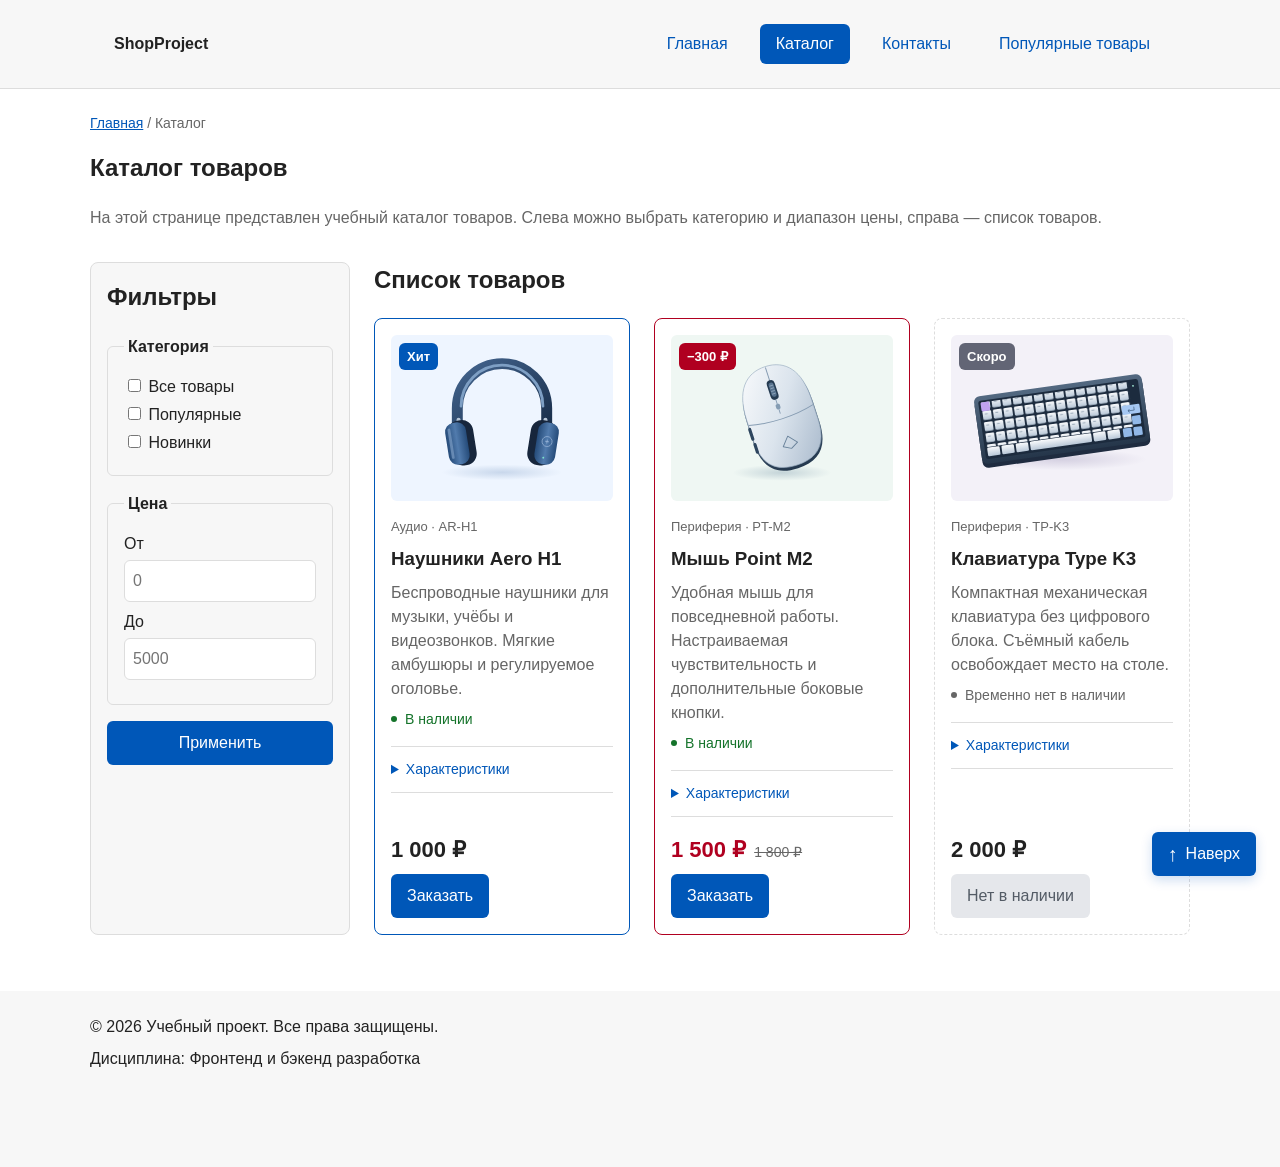
==== commit 6bc72eb2: "fix: restore complete order form" ====
--- a/catalog.html
+++ b/catalog.html
@@ -228,11 +228,39 @@
       <input id="selected-product" name="product" type="hidden">
       <div class="order-form__field">
         <label class="order-form__label" for="order-name">Имя</label>
-        <input class="order-form__input" id="order-name" name="name" type="text" autocomplete="name" required>
+        <input class="order-form__input" id="order-name" name="name" type="text" placeholder="Введите ваше имя" minlength="2" autocomplete="given-name" required>
       </div>
       <div class="order-form__field">
         <label class="order-form__label" for="order-email">E-mail</label>
-        <input class="order-form__input" id="order-email" name="email" type="email" autocomplete="email" required>
+        <input class="order-form__input" id="order-email" name="email" type="email" placeholder="example@mail.ru" autocomplete="email" required>
+      </div>
+      <div class="order-form__field">
+        <label class="order-form__label" for="order-phone">Телефон</label>
+        <input class="order-form__input" id="order-phone" name="phone" type="tel" inputmode="tel" autocomplete="tel" placeholder="+7 (900) 000-00-00" pattern="\+7 \(\d{3}\) \d{3}-\d{2}-\d{2}" aria-describedby="order-phone-hint" required>
+        <small class="order-form__hint" id="order-phone-hint">Формат: +7 (900) 000-00-00</small>
+      </div>
+      <div class="order-form__field">
+        <label class="order-form__label" for="order-date">Дата связи</label>
+        <input class="order-form__input" id="order-date" name="date" type="date">
+      </div>
+      <div class="order-form__field">
+        <label class="order-form__label" for="order-topic">Тема заявки</label>
+        <select class="order-form__select" id="order-topic" name="topic" required>
+          <option value="">Выберите тему</option>
+          <option value="product">Заказ товара</option>
+          <option value="consultation">Консультация</option>
+          <option value="delivery">Доставка</option>
+        </select>
+      </div>
+      <div class="order-form__field">
+        <label class="order-form__label" for="order-comment">Комментарий</label>
+        <textarea class="order-form__textarea" id="order-comment" name="comment" rows="4" placeholder="Укажите дополнительную информацию"></textarea>
+      </div>
+      <div class="order-form__field">
+        <label class="order-form__label order-form__label--checkbox" for="order-agreement">
+          <input class="order-form__input" id="order-agreement" name="agreement" type="checkbox" required>
+          Я согласен на обработку данных
+        </label>
       </div>
       <div class="order-form__actions">
         <button class="button button--secondary" type="button" id="close-order-dialog">Закрыть</button>
--- a/css/style.css
+++ b/css/style.css
@@ -37,6 +37,7 @@
   --transition-fast: 180ms ease;
 
   scroll-behavior: smooth;
+  scroll-padding-top: calc(var(--site-header-height, 89px) + var(--space-md));
 }
 
 /* ===============================
@@ -162,6 +163,10 @@
    =============================== */
 
 .site-header {
+  position: sticky;
+  top: 0;
+  z-index: 20;
+  flex-shrink: 0;
   background-color: var(--color-surface);
   border-bottom: 1px solid var(--color-border);
 }
@@ -397,6 +402,19 @@
 
 .order-form__input[type="checkbox"] {
   width: auto;
+  flex-shrink: 0;
+  margin: 4px 0 0;
+  accent-color: var(--color-primary);
+}
+
+.order-form__label--checkbox {
+  display: flex;
+  align-items: flex-start;
+  gap: var(--space-sm);
+}
+
+.order-form__textarea {
+  resize: vertical;
 }
 
 .order-form__hint {
@@ -422,6 +440,11 @@
 .order-form__select--error,
 .order-form__textarea--error {
   border-color: var(--color-danger);
+}
+
+.order-form__input--error[type="checkbox"] {
+  outline: 2px solid var(--color-danger);
+  outline-offset: 2px;
 }
 
 .order-form__actions {
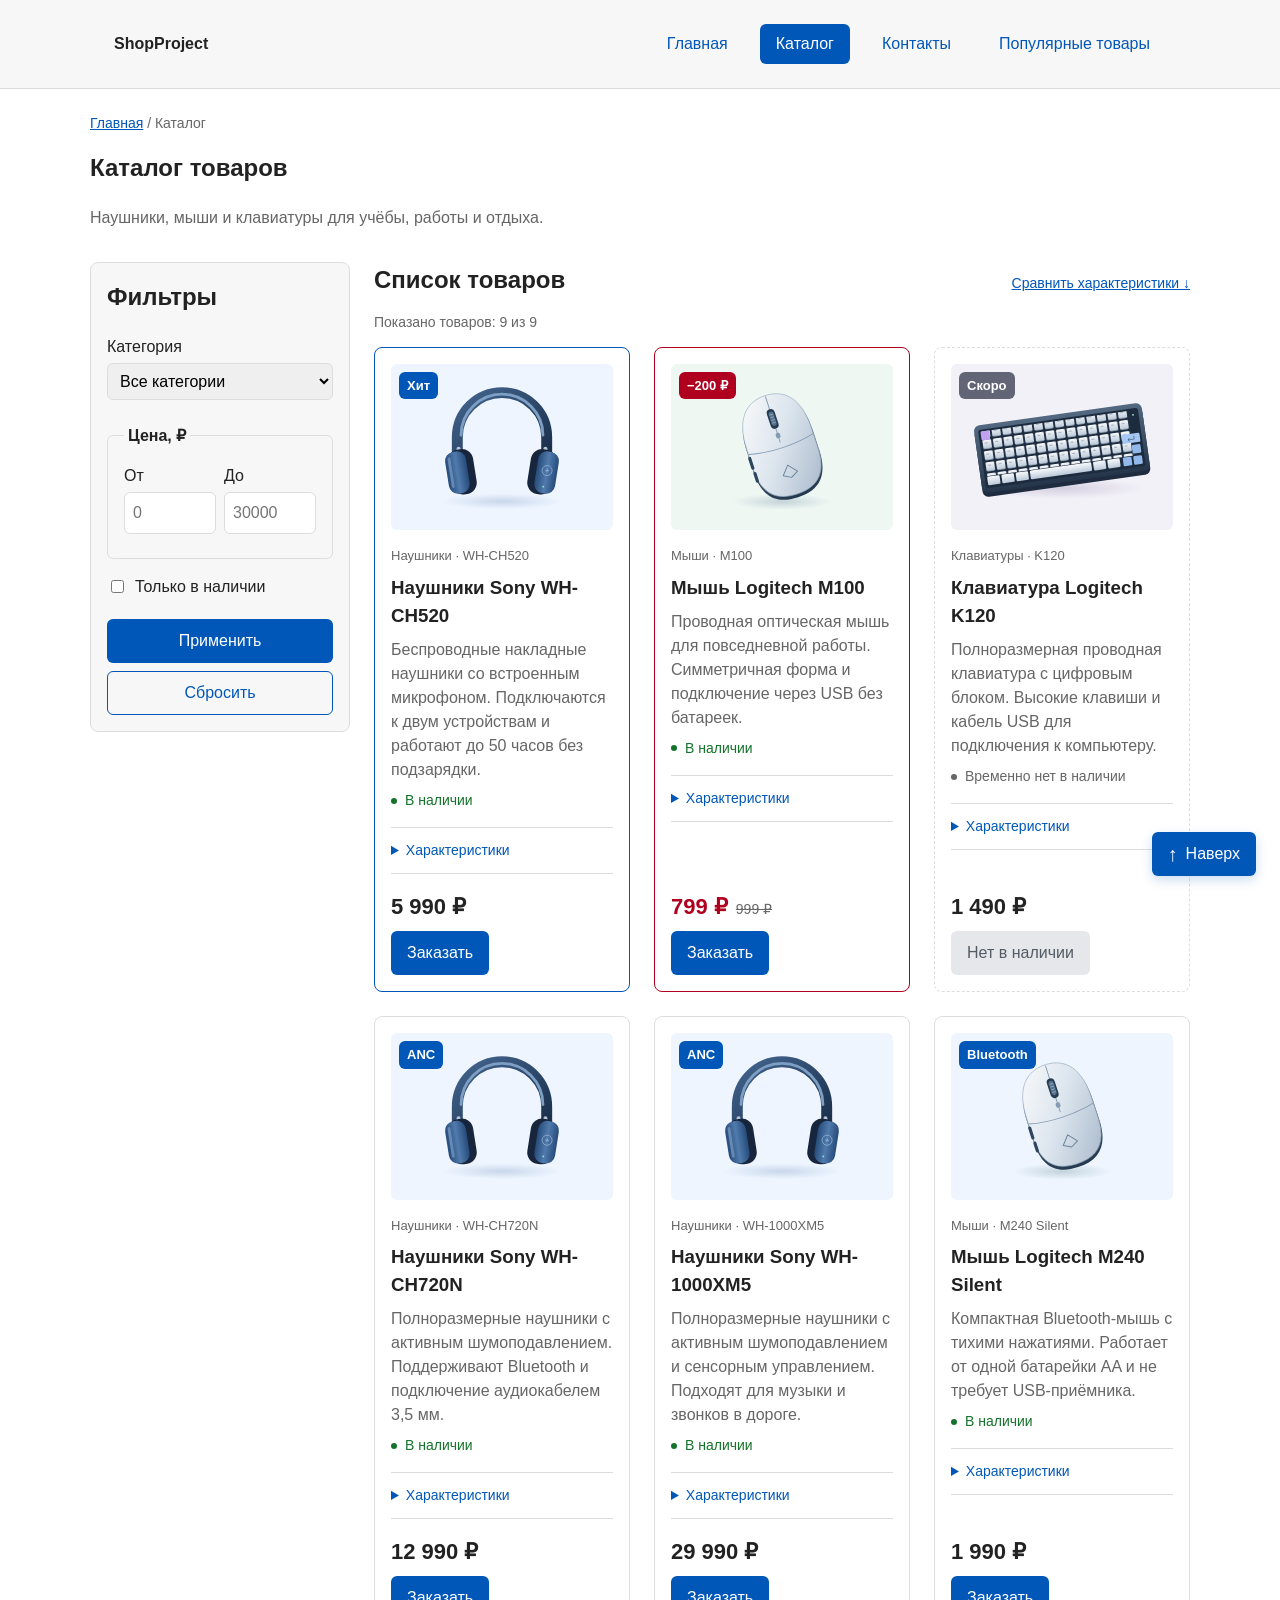
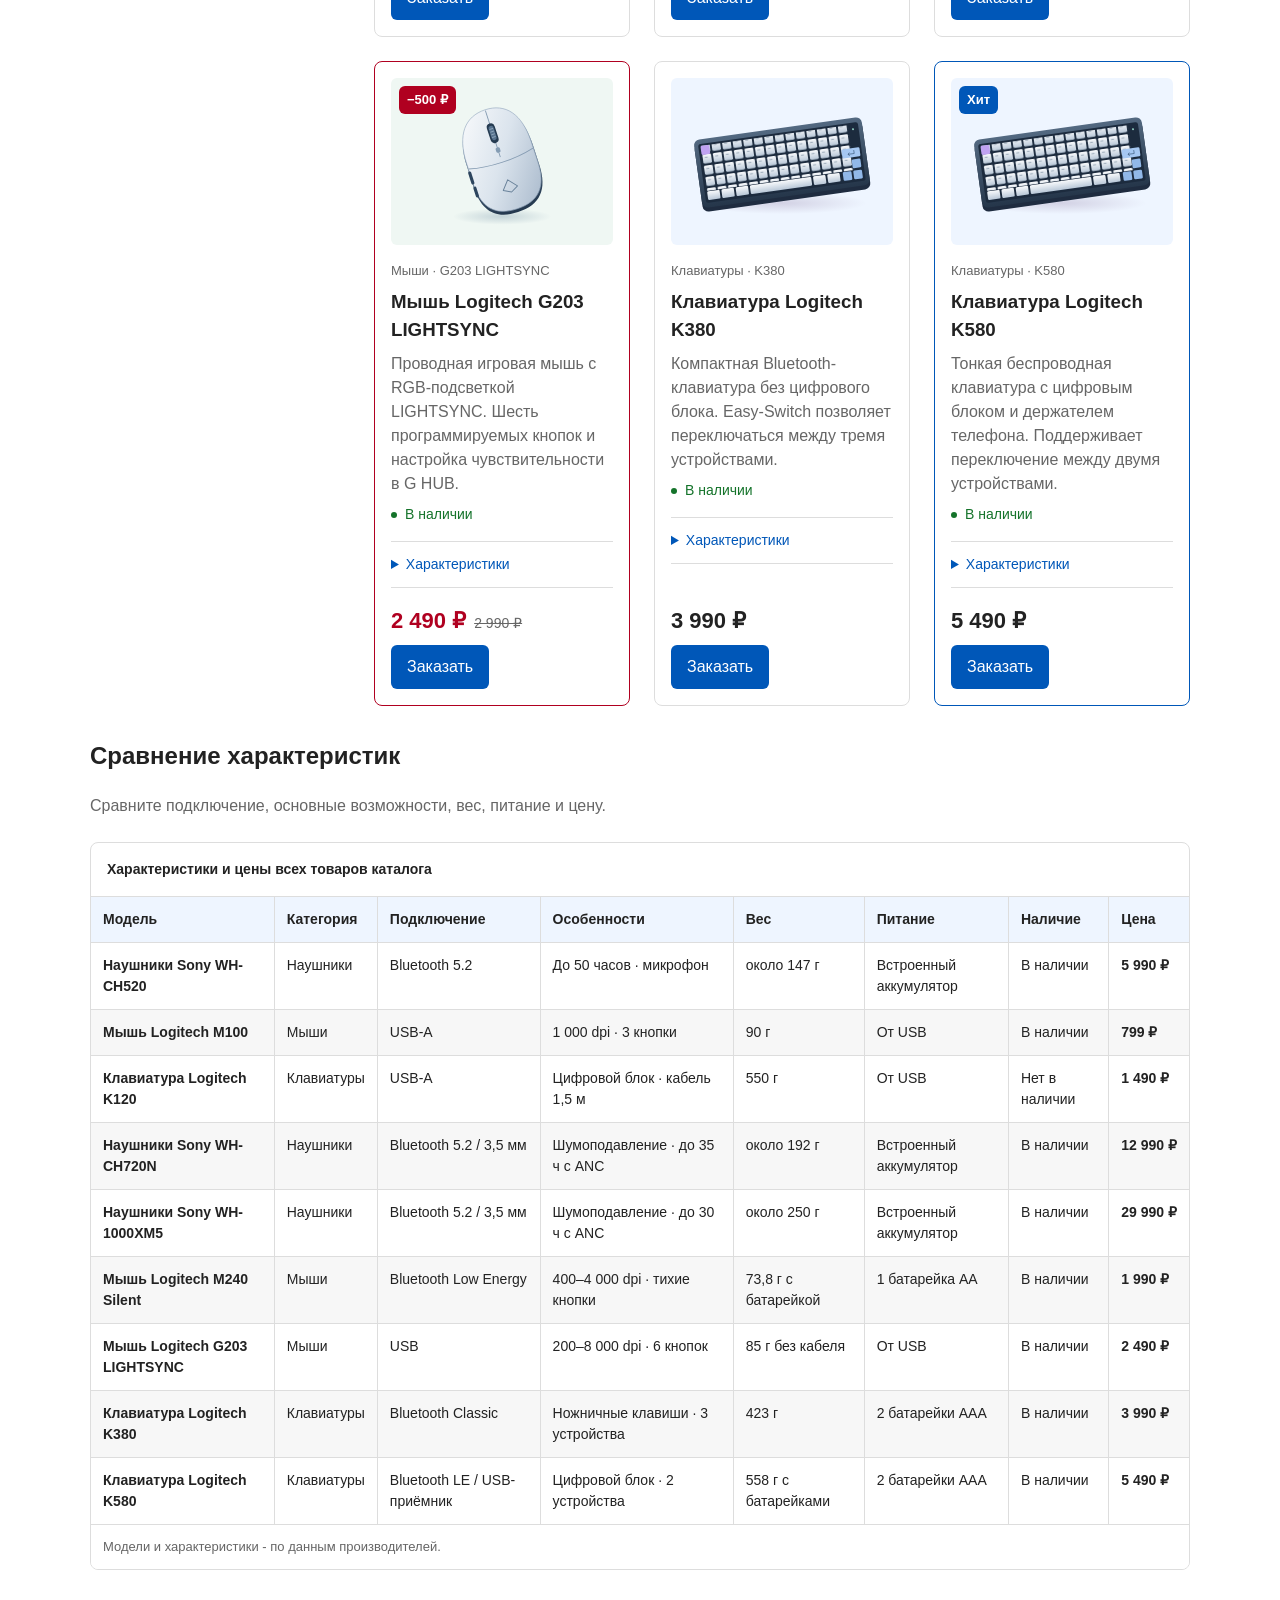
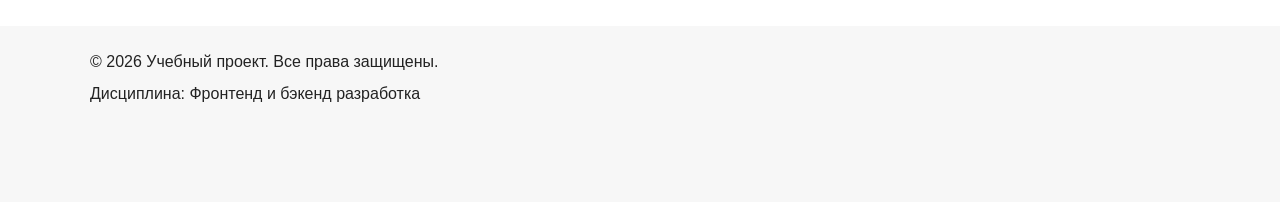
==== commit 53050b05: "feat: expand catalog, add sticky filters and comparison" ====
--- a/catalog.html
+++ b/catalog.html
@@ -3,7 +3,7 @@
 <head>
   <meta charset="UTF-8">
   <meta name="viewport" content="width=device-width, initial-scale=1.0">
-  <meta name="description" content="Каталог товаров учебного интернет-магазина.">
+  <meta name="description" content="Каталог из 9 товаров: наушники, мыши и клавиатуры. Фильтры по категории, цене и наличию, сравнение характеристик.">
   <title>Каталог товаров — Учебный интернет-магазин</title>
   <link rel="stylesheet" href="css/style.css">
   <script src="js/main.js" defer></script>
@@ -35,111 +35,401 @@
     <section class="section">
       <h1 class="section__title">Каталог товаров</h1>
       <p class="section__description">
-        На этой странице представлен учебный каталог товаров.
-        Слева можно выбрать категорию и диапазон цены, справа — список товаров.
+        Наушники, мыши и клавиатуры для учёбы, работы и отдыха.
       </p>
+      <p class="section__description"></p>
     </section>
 
     <div class="catalog-layout">
-      <aside class="catalog-filters">
-        <h2 class="catalog-filters__title">Фильтры</h2>
-
-        <form class="filters-form" action="#" method="get">
+      <aside class="catalog-filters" aria-labelledby="filters-title">
+        <h2 class="catalog-filters__title" id="filters-title">Фильтры</h2>
+        <form class="filters-form" id="catalog-filter-form" action="catalog.html" method="get">
+          <div class="filters-form__field">
+            <label class="filters-form__label" for="filter-category">Категория</label>
+            <select class="filters-form__select" id="filter-category" name="category">
+              <option value="all">Все категории</option>
+              <option value="audio">Наушники</option>
+              <option value="mice">Мыши</option>
+              <option value="keyboards">Клавиатуры</option>
+            </select>
+          </div>
           <fieldset class="filters-form__fieldset">
-            <legend class="filters-form__legend">Категория</legend>
-
-            <label class="filters-form__label">
-              <input class="filters-form__checkbox" type="checkbox" name="category" value="all">
-              Все товары
-            </label>
-
-            <label class="filters-form__label">
-              <input class="filters-form__checkbox" type="checkbox" name="category" value="popular">
-              Популярные
-            </label>
-
-            <label class="filters-form__label">
-              <input class="filters-form__checkbox" type="checkbox" name="category" value="new">
-              Новинки
-            </label>
+            <legend class="filters-form__legend">Цена, ₽</legend>
+            <div class="filters-form__range">
+              <div class="filters-form__field">
+                <label class="filters-form__label" for="price-from">От</label>
+                <input class="filters-form__input" id="price-from" name="price-from" type="number" min="0" step="1" placeholder="0">
+              </div>
+              <div class="filters-form__field">
+                <label class="filters-form__label" for="price-to">До</label>
+                <input class="filters-form__input" id="price-to" name="price-to" type="number" min="0" step="1" placeholder="30000">
+              </div>
+            </div>
           </fieldset>
-
-          <fieldset class="filters-form__fieldset">
-            <legend class="filters-form__legend">Цена</legend>
-
-            <label class="filters-form__label" for="price-from">От</label>
-            <input class="filters-form__input" id="price-from" name="price-from" type="number" min="0" placeholder="0">
-
-            <label class="filters-form__label" for="price-to">До</label>
-            <input class="filters-form__input" id="price-to" name="price-to" type="number" min="0" placeholder="5000">
-          </fieldset>
-          <button class="button button--primary" type="submit">Применить</button>
+          <label class="filters-form__label filters-form__label--checkbox">
+            <input class="filters-form__checkbox" id="filter-available" name="available" type="checkbox">
+            Только в наличии
+          </label>
+          <div class="filters-form__actions">
+            <button class="button button--primary" type="submit" aria-controls="catalog-grid">Применить</button>
+            <button class="button button--secondary" type="reset" aria-controls="catalog-grid">Сбросить</button>
+          </div>
         </form>
+        <noscript><p class="catalog-filters__note">Для работы фильтров включите JavaScript. Все товары доступны ниже.</p></noscript>
       </aside>
-
-      <section class="catalog-products">
-        <h2 class="catalog-products__title">Список товаров</h2>
-
-        <div class="products-grid">
-          <article class="product-card product-card--featured" aria-labelledby="headphones-title">
+      <section class="catalog-products" aria-labelledby="catalog-products-title">
+        <div class="catalog-products__heading">
+          <h2 class="catalog-products__title" id="catalog-products-title">Список товаров</h2>
+          <a class="catalog-products__compare" href="#comparison">Сравнить характеристики ↓</a>
+        </div>
+        <p class="catalog-products__count" id="catalog-result-count" role="status" aria-live="polite" aria-atomic="true">Показано товаров: 9 из 9</p>
+        <p class="catalog-products__empty" id="catalog-empty" hidden>По выбранным условиям ничего не найдено. Измените параметры или нажмите «Сбросить».</p>
+        <div class="products-grid" id="catalog-grid">
+          <article class="product-card product-card--featured" aria-labelledby="headphones-title"
+            data-category="audio" data-price="5990" data-available="true">
             <div class="product-card__media">
               <img class="product-card__image" src="images/headphones.svg"
                 alt="Синие полноразмерные наушники с мягкими амбушюрами" width="640" height="480" loading="lazy" decoding="async">
             </div>
             <span class="product-card__badge">Хит</span>
-            <p class="product-card__category">Аудио · AR-H1</p>
-            <h3 class="product-card__title" id="headphones-title">Наушники Aero H1</h3>
-            <p class="product-card__description">Беспроводные наушники для музыки, учёбы и видеозвонков. Мягкие амбушюры и регулируемое оголовье.</p>
+            <p class="product-card__category">Наушники · WH-CH520</p>
+            <h3 class="product-card__title" id="headphones-title">Наушники Sony WH-CH520</h3>
+            <p class="product-card__description">Беспроводные накладные наушники со встроенным микрофоном. Подключаются к двум устройствам и работают до 50 часов без подзарядки.</p>
             <p class="product-card__availability" id="headphones-availability">В наличии</p>
             <details class="product-card__details">
               <summary class="product-card__summary">Характеристики</summary>
               <table class="product-specs">
-                <caption class="product-specs__caption">Наушники Aero H1</caption>
-                <thead class="product-specs__head">
-                  <tr class="product-specs__row">
-                    <th class="product-specs__cell product-specs__cell--heading" scope="col">Параметр</th>
-                    <th class="product-specs__cell product-specs__cell--heading" scope="col">Значение</th>
-                  </tr>
-                </thead>
-                <tbody class="product-specs__body">
-                  <tr class="product-specs__row">
-                    <th class="product-specs__cell product-specs__cell--heading" scope="row">Подключение</th>
-                    <td class="product-specs__cell">Bluetooth 5.3</td>
+                <caption class="product-specs__caption">Наушники Sony WH-CH520</caption>
+                <thead class="product-specs__head">
+                  <tr class="product-specs__row">
+                    <th class="product-specs__cell product-specs__cell--heading" scope="col">Параметр</th>
+                    <th class="product-specs__cell product-specs__cell--heading" scope="col">Значение</th>
+                  </tr>
+                </thead>
+                <tbody class="product-specs__body">
+                  <tr class="product-specs__row">
+                    <th class="product-specs__cell product-specs__cell--heading" scope="row">Подключение</th>
+                    <td class="product-specs__cell">Bluetooth 5.2</td>
                   </tr>
                   <tr class="product-specs__row">
                     <th class="product-specs__cell product-specs__cell--heading" scope="row">Время работы</th>
-                    <td class="product-specs__cell">До 24 часов</td>
-                  </tr>
-                  <tr class="product-specs__row">
-                    <th class="product-specs__cell product-specs__cell--heading" scope="row">Вес</th>
-                    <td class="product-specs__cell">180 г</td>
-                  </tr>
-                </tbody>
-              </table>
-            </details>
-            <div class="product-card__actions">
-              <div class="product-card__prices">
-                <p class="product-card__price" aria-label="Цена: 1000 рублей">1 000 ₽</p>
+                    <td class="product-specs__cell">До 50 часов</td>
+                  </tr>
+                  <tr class="product-specs__row">
+                    <th class="product-specs__cell product-specs__cell--heading" scope="row">Микрофон</th>
+                    <td class="product-specs__cell">Встроенный</td>
+                  </tr>
+                  <tr class="product-specs__row">
+                    <th class="product-specs__cell product-specs__cell--heading" scope="row">Вес</th>
+                    <td class="product-specs__cell">около 147 г</td>
+                  </tr>
+                  <tr class="product-specs__row">
+                    <th class="product-specs__cell product-specs__cell--heading" scope="row">Питание</th>
+                    <td class="product-specs__cell">Встроенный аккумулятор</td>
+                  </tr>
+                </tbody>
+              </table>
+            </details>
+            <div class="product-card__actions">
+              <div class="product-card__prices">
+                <p class="product-card__price" aria-label="Цена: 5990 рублей">5 990 ₽</p>
+
               </div>
               <button class="button button--primary product-card__button" type="button"
-                data-product="Наушники Aero H1" aria-describedby="headphones-availability">Заказать</button>
-            </div>
-          </article>
-
-          <article class="product-card product-card--discount" aria-labelledby="mouse-title">
+                data-product="Наушники Sony WH-CH520" aria-describedby="headphones-availability">Заказать</button>
+            </div>
+          </article>
+
+          <article class="product-card product-card--discount" aria-labelledby="mouse-title"
+            data-category="mice" data-price="799" data-available="true">
             <div class="product-card__media">
               <img class="product-card__image" src="images/mouse.svg"
                 alt="Светло-серая компьютерная мышь с колёсиком и боковыми кнопками" width="640" height="480" loading="lazy" decoding="async">
             </div>
-            <span class="product-card__badge">−300 ₽</span>
-            <p class="product-card__category">Периферия · PT-M2</p>
-            <h3 class="product-card__title" id="mouse-title">Мышь Point M2</h3>
-            <p class="product-card__description">Удобная мышь для повседневной работы. Настраиваемая чувствительность и дополнительные боковые кнопки.</p>
+            <span class="product-card__badge">−200 ₽</span>
+            <p class="product-card__category">Мыши · M100</p>
+            <h3 class="product-card__title" id="mouse-title">Мышь Logitech M100</h3>
+            <p class="product-card__description">Проводная оптическая мышь для повседневной работы. Симметричная форма и подключение через USB без батареек.</p>
             <p class="product-card__availability" id="mouse-availability">В наличии</p>
             <details class="product-card__details">
               <summary class="product-card__summary">Характеристики</summary>
               <table class="product-specs">
-                <caption class="product-specs__caption">Мышь Point M2</caption>
+                <caption class="product-specs__caption">Мышь Logitech M100</caption>
+                <thead class="product-specs__head">
+                  <tr class="product-specs__row">
+                    <th class="product-specs__cell product-specs__cell--heading" scope="col">Параметр</th>
+                    <th class="product-specs__cell product-specs__cell--heading" scope="col">Значение</th>
+                  </tr>
+                </thead>
+                <tbody class="product-specs__body">
+                  <tr class="product-specs__row">
+                    <th class="product-specs__cell product-specs__cell--heading" scope="row">Подключение</th>
+                    <td class="product-specs__cell">USB-A</td>
+                  </tr>
+                  <tr class="product-specs__row">
+                    <th class="product-specs__cell product-specs__cell--heading" scope="row">Сенсор</th>
+                    <td class="product-specs__cell">1 000 dpi</td>
+                  </tr>
+                  <tr class="product-specs__row">
+                    <th class="product-specs__cell product-specs__cell--heading" scope="row">Кнопки</th>
+                    <td class="product-specs__cell">3</td>
+                  </tr>
+                  <tr class="product-specs__row">
+                    <th class="product-specs__cell product-specs__cell--heading" scope="row">Вес</th>
+                    <td class="product-specs__cell">90 г</td>
+                  </tr>
+                  <tr class="product-specs__row">
+                    <th class="product-specs__cell product-specs__cell--heading" scope="row">Питание</th>
+                    <td class="product-specs__cell">От USB</td>
+                  </tr>
+                </tbody>
+              </table>
+            </details>
+            <div class="product-card__actions">
+              <div class="product-card__prices">
+                <p class="product-card__price" aria-label="Цена: 799 рублей">799 ₽</p>
+                <del class="product-card__old-price" aria-label="Прежняя цена: 999 рублей">999 ₽</del>
+              </div>
+              <button class="button button--primary product-card__button" type="button"
+                data-product="Мышь Logitech M100" aria-describedby="mouse-availability">Заказать</button>
+            </div>
+          </article>
+
+          <article class="product-card product-card--unavailable" aria-labelledby="keyboard-title"
+            data-category="keyboards" data-price="1490" data-available="false">
+            <div class="product-card__media">
+              <img class="product-card__image" src="images/keyboard.svg"
+                alt="Клавиатура со светлыми клавишами и синими акцентами" width="640" height="480" loading="lazy" decoding="async">
+            </div>
+            <span class="product-card__badge">Скоро</span>
+            <p class="product-card__category">Клавиатуры · K120</p>
+            <h3 class="product-card__title" id="keyboard-title">Клавиатура Logitech K120</h3>
+            <p class="product-card__description">Полноразмерная проводная клавиатура с цифровым блоком. Высокие клавиши и кабель USB для подключения к компьютеру.</p>
+            <p class="product-card__availability product-card__availability--unavailable" id="keyboard-availability">Временно нет в наличии</p>
+            <details class="product-card__details">
+              <summary class="product-card__summary">Характеристики</summary>
+              <table class="product-specs">
+                <caption class="product-specs__caption">Клавиатура Logitech K120</caption>
+                <thead class="product-specs__head">
+                  <tr class="product-specs__row">
+                    <th class="product-specs__cell product-specs__cell--heading" scope="col">Параметр</th>
+                    <th class="product-specs__cell product-specs__cell--heading" scope="col">Значение</th>
+                  </tr>
+                </thead>
+                <tbody class="product-specs__body">
+                  <tr class="product-specs__row">
+                    <th class="product-specs__cell product-specs__cell--heading" scope="row">Подключение</th>
+                    <td class="product-specs__cell">USB-A</td>
+                  </tr>
+                  <tr class="product-specs__row">
+                    <th class="product-specs__cell product-specs__cell--heading" scope="row">Формат</th>
+                    <td class="product-specs__cell">Полноразмерная, с цифровым блоком</td>
+                  </tr>
+                  <tr class="product-specs__row">
+                    <th class="product-specs__cell product-specs__cell--heading" scope="row">Кабель</th>
+                    <td class="product-specs__cell">1,5 м</td>
+                  </tr>
+                  <tr class="product-specs__row">
+                    <th class="product-specs__cell product-specs__cell--heading" scope="row">Вес</th>
+                    <td class="product-specs__cell">550 г</td>
+                  </tr>
+                  <tr class="product-specs__row">
+                    <th class="product-specs__cell product-specs__cell--heading" scope="row">Питание</th>
+                    <td class="product-specs__cell">От USB</td>
+                  </tr>
+                </tbody>
+              </table>
+            </details>
+            <div class="product-card__actions">
+              <div class="product-card__prices">
+                <p class="product-card__price" aria-label="Цена: 1490 рублей">1 490 ₽</p>
+
+              </div>
+              <button class="button button--disabled product-card__button" type="button"
+                data-product="Клавиатура Logitech K120" aria-describedby="keyboard-availability" disabled>Нет в наличии</button>
+            </div>
+          </article>
+
+          <article class="product-card" aria-labelledby="headphones-lite-title"
+            data-category="audio" data-price="12990" data-available="true">
+            <div class="product-card__media">
+              <img class="product-card__image" src="images/headphones.svg"
+                alt="Синие полноразмерные наушники с мягкими амбушюрами" width="640" height="480" loading="lazy" decoding="async">
+            </div>
+            <span class="product-card__badge">ANC</span>
+            <p class="product-card__category">Наушники · WH-CH720N</p>
+            <h3 class="product-card__title" id="headphones-lite-title">Наушники Sony WH-CH720N</h3>
+            <p class="product-card__description">Полноразмерные наушники с активным шумоподавлением. Поддерживают Bluetooth и подключение аудиокабелем 3,5 мм.</p>
+            <p class="product-card__availability" id="headphones-lite-availability">В наличии</p>
+            <details class="product-card__details">
+              <summary class="product-card__summary">Характеристики</summary>
+              <table class="product-specs">
+                <caption class="product-specs__caption">Наушники Sony WH-CH720N</caption>
+                <thead class="product-specs__head">
+                  <tr class="product-specs__row">
+                    <th class="product-specs__cell product-specs__cell--heading" scope="col">Параметр</th>
+                    <th class="product-specs__cell product-specs__cell--heading" scope="col">Значение</th>
+                  </tr>
+                </thead>
+                <tbody class="product-specs__body">
+                  <tr class="product-specs__row">
+                    <th class="product-specs__cell product-specs__cell--heading" scope="row">Подключение</th>
+                    <td class="product-specs__cell">Bluetooth 5.2 / 3,5 мм</td>
+                  </tr>
+                  <tr class="product-specs__row">
+                    <th class="product-specs__cell product-specs__cell--heading" scope="row">Время работы</th>
+                    <td class="product-specs__cell">До 35 ч с ANC / до 50 ч без ANC</td>
+                  </tr>
+                  <tr class="product-specs__row">
+                    <th class="product-specs__cell product-specs__cell--heading" scope="row">Шумоподавление</th>
+                    <td class="product-specs__cell">Активное (ANC)</td>
+                  </tr>
+                  <tr class="product-specs__row">
+                    <th class="product-specs__cell product-specs__cell--heading" scope="row">Вес</th>
+                    <td class="product-specs__cell">около 192 г</td>
+                  </tr>
+                  <tr class="product-specs__row">
+                    <th class="product-specs__cell product-specs__cell--heading" scope="row">Питание</th>
+                    <td class="product-specs__cell">Встроенный аккумулятор</td>
+                  </tr>
+                </tbody>
+              </table>
+            </details>
+            <div class="product-card__actions">
+              <div class="product-card__prices">
+                <p class="product-card__price" aria-label="Цена: 12990 рублей">12 990 ₽</p>
+
+              </div>
+              <button class="button button--primary product-card__button" type="button"
+                data-product="Наушники Sony WH-CH720N" aria-describedby="headphones-lite-availability">Заказать</button>
+            </div>
+          </article>
+
+          <article class="product-card" aria-labelledby="headphones-pro-title"
+            data-category="audio" data-price="29990" data-available="true">
+            <div class="product-card__media">
+              <img class="product-card__image" src="images/headphones.svg"
+                alt="Синие полноразмерные наушники с мягкими амбушюрами" width="640" height="480" loading="lazy" decoding="async">
+            </div>
+            <span class="product-card__badge">ANC</span>
+            <p class="product-card__category">Наушники · WH-1000XM5</p>
+            <h3 class="product-card__title" id="headphones-pro-title">Наушники Sony WH-1000XM5</h3>
+            <p class="product-card__description">Полноразмерные наушники с активным шумоподавлением и сенсорным управлением. Подходят для музыки и звонков в дороге.</p>
+            <p class="product-card__availability" id="headphones-pro-availability">В наличии</p>
+            <details class="product-card__details">
+              <summary class="product-card__summary">Характеристики</summary>
+              <table class="product-specs">
+                <caption class="product-specs__caption">Наушники Sony WH-1000XM5</caption>
+                <thead class="product-specs__head">
+                  <tr class="product-specs__row">
+                    <th class="product-specs__cell product-specs__cell--heading" scope="col">Параметр</th>
+                    <th class="product-specs__cell product-specs__cell--heading" scope="col">Значение</th>
+                  </tr>
+                </thead>
+                <tbody class="product-specs__body">
+                  <tr class="product-specs__row">
+                    <th class="product-specs__cell product-specs__cell--heading" scope="row">Подключение</th>
+                    <td class="product-specs__cell">Bluetooth 5.2 / 3,5 мм</td>
+                  </tr>
+                  <tr class="product-specs__row">
+                    <th class="product-specs__cell product-specs__cell--heading" scope="row">Время работы</th>
+                    <td class="product-specs__cell">До 30 ч с ANC / до 40 ч без ANC</td>
+                  </tr>
+                  <tr class="product-specs__row">
+                    <th class="product-specs__cell product-specs__cell--heading" scope="row">Управление</th>
+                    <td class="product-specs__cell">Сенсорное</td>
+                  </tr>
+                  <tr class="product-specs__row">
+                    <th class="product-specs__cell product-specs__cell--heading" scope="row">Вес</th>
+                    <td class="product-specs__cell">около 250 г</td>
+                  </tr>
+                  <tr class="product-specs__row">
+                    <th class="product-specs__cell product-specs__cell--heading" scope="row">Питание</th>
+                    <td class="product-specs__cell">Встроенный аккумулятор</td>
+                  </tr>
+                </tbody>
+              </table>
+            </details>
+            <div class="product-card__actions">
+              <div class="product-card__prices">
+                <p class="product-card__price" aria-label="Цена: 29990 рублей">29 990 ₽</p>
+
+              </div>
+              <button class="button button--primary product-card__button" type="button"
+                data-product="Наушники Sony WH-1000XM5" aria-describedby="headphones-pro-availability">Заказать</button>
+            </div>
+          </article>
+
+          <article class="product-card" aria-labelledby="mouse-air-title"
+            data-category="mice" data-price="1990" data-available="true">
+            <div class="product-card__media">
+              <img class="product-card__image" src="images/mouse.svg"
+                alt="Светло-серая компьютерная мышь с колёсиком и боковыми кнопками" width="640" height="480" loading="lazy" decoding="async">
+            </div>
+            <span class="product-card__badge">Bluetooth</span>
+            <p class="product-card__category">Мыши · M240 Silent</p>
+            <h3 class="product-card__title" id="mouse-air-title">Мышь Logitech M240 Silent</h3>
+            <p class="product-card__description">Компактная Bluetooth-мышь с тихими нажатиями. Работает от одной батарейки AA и не требует USB-приёмника.</p>
+            <p class="product-card__availability" id="mouse-air-availability">В наличии</p>
+            <details class="product-card__details">
+              <summary class="product-card__summary">Характеристики</summary>
+              <table class="product-specs">
+                <caption class="product-specs__caption">Мышь Logitech M240 Silent</caption>
+                <thead class="product-specs__head">
+                  <tr class="product-specs__row">
+                    <th class="product-specs__cell product-specs__cell--heading" scope="col">Параметр</th>
+                    <th class="product-specs__cell product-specs__cell--heading" scope="col">Значение</th>
+                  </tr>
+                </thead>
+                <tbody class="product-specs__body">
+                  <tr class="product-specs__row">
+                    <th class="product-specs__cell product-specs__cell--heading" scope="row">Подключение</th>
+                    <td class="product-specs__cell">Bluetooth Low Energy</td>
+                  </tr>
+                  <tr class="product-specs__row">
+                    <th class="product-specs__cell product-specs__cell--heading" scope="row">Сенсор</th>
+                    <td class="product-specs__cell">400–4 000 dpi</td>
+                  </tr>
+                  <tr class="product-specs__row">
+                    <th class="product-specs__cell product-specs__cell--heading" scope="row">Кнопки</th>
+                    <td class="product-specs__cell">3, SilentTouch</td>
+                  </tr>
+                  <tr class="product-specs__row">
+                    <th class="product-specs__cell product-specs__cell--heading" scope="row">Вес</th>
+                    <td class="product-specs__cell">73,8 г с батарейкой</td>
+                  </tr>
+                  <tr class="product-specs__row">
+                    <th class="product-specs__cell product-specs__cell--heading" scope="row">Питание</th>
+                    <td class="product-specs__cell">1 батарейка AA</td>
+                  </tr>
+                </tbody>
+              </table>
+            </details>
+            <div class="product-card__actions">
+              <div class="product-card__prices">
+                <p class="product-card__price" aria-label="Цена: 1990 рублей">1 990 ₽</p>
+
+              </div>
+              <button class="button button--primary product-card__button" type="button"
+                data-product="Мышь Logitech M240 Silent" aria-describedby="mouse-air-availability">Заказать</button>
+            </div>
+          </article>
+
+          <article class="product-card product-card--discount" aria-labelledby="mouse-pro-title"
+            data-category="mice" data-price="2490" data-available="true">
+            <div class="product-card__media">
+              <img class="product-card__image" src="images/mouse.svg"
+                alt="Светло-серая компьютерная мышь с колёсиком и боковыми кнопками" width="640" height="480" loading="lazy" decoding="async">
+            </div>
+            <span class="product-card__badge">−500 ₽</span>
+            <p class="product-card__category">Мыши · G203 LIGHTSYNC</p>
+            <h3 class="product-card__title" id="mouse-pro-title">Мышь Logitech G203 LIGHTSYNC</h3>
+            <p class="product-card__description">Проводная игровая мышь с RGB-подсветкой LIGHTSYNC. Шесть программируемых кнопок и настройка чувствительности в G HUB.</p>
+            <p class="product-card__availability" id="mouse-pro-availability">В наличии</p>
+            <details class="product-card__details">
+              <summary class="product-card__summary">Характеристики</summary>
+              <table class="product-specs">
+                <caption class="product-specs__caption">Мышь Logitech G203 LIGHTSYNC</caption>
                 <thead class="product-specs__head">
                   <tr class="product-specs__row">
                     <th class="product-specs__cell product-specs__cell--heading" scope="col">Параметр</th>
@@ -153,72 +443,263 @@
                   </tr>
                   <tr class="product-specs__row">
                     <th class="product-specs__cell product-specs__cell--heading" scope="row">Сенсор</th>
-                    <td class="product-specs__cell">До 3 200 dpi</td>
+                    <td class="product-specs__cell">200–8 000 dpi</td>
                   </tr>
                   <tr class="product-specs__row">
                     <th class="product-specs__cell product-specs__cell--heading" scope="row">Кнопки</th>
-                    <td class="product-specs__cell">6</td>
-                  </tr>
-                </tbody>
-              </table>
-            </details>
-            <div class="product-card__actions">
-              <div class="product-card__prices">
-                <p class="product-card__price" aria-label="Цена: 1500 рублей">1 500 ₽</p>
-                <del class="product-card__old-price" aria-label="Прежняя цена: 1800 рублей">1 800 ₽</del>
+                    <td class="product-specs__cell">6 программируемых</td>
+                  </tr>
+                  <tr class="product-specs__row">
+                    <th class="product-specs__cell product-specs__cell--heading" scope="row">Вес</th>
+                    <td class="product-specs__cell">85 г без кабеля</td>
+                  </tr>
+                  <tr class="product-specs__row">
+                    <th class="product-specs__cell product-specs__cell--heading" scope="row">Питание</th>
+                    <td class="product-specs__cell">От USB</td>
+                  </tr>
+                </tbody>
+              </table>
+            </details>
+            <div class="product-card__actions">
+              <div class="product-card__prices">
+                <p class="product-card__price" aria-label="Цена: 2490 рублей">2 490 ₽</p>
+                <del class="product-card__old-price" aria-label="Прежняя цена: 2990 рублей">2 990 ₽</del>
               </div>
               <button class="button button--primary product-card__button" type="button"
-                data-product="Мышь Point M2" aria-describedby="mouse-availability">Заказать</button>
-            </div>
-          </article>
-
-          <article class="product-card product-card--unavailable" aria-labelledby="keyboard-title">
+                data-product="Мышь Logitech G203 LIGHTSYNC" aria-describedby="mouse-pro-availability">Заказать</button>
+            </div>
+          </article>
+
+          <article class="product-card" aria-labelledby="keyboard-mini-title"
+            data-category="keyboards" data-price="3990" data-available="true">
             <div class="product-card__media">
               <img class="product-card__image" src="images/keyboard.svg"
-                alt="Компактная клавиатура со светлыми клавишами и синими акцентами" width="640" height="480" loading="lazy" decoding="async">
-            </div>
-            <span class="product-card__badge">Скоро</span>
-            <p class="product-card__category">Периферия · TP-K3</p>
-            <h3 class="product-card__title" id="keyboard-title">Клавиатура Type K3</h3>
-            <p class="product-card__description">Компактная механическая клавиатура без цифрового блока. Съёмный кабель освобождает место на столе.</p>
-            <p class="product-card__availability product-card__availability--unavailable" id="keyboard-availability">Временно нет в наличии</p>
-            <details class="product-card__details">
-              <summary class="product-card__summary">Характеристики</summary>
-              <table class="product-specs">
-                <caption class="product-specs__caption">Клавиатура Type K3</caption>
-                <thead class="product-specs__head">
-                  <tr class="product-specs__row">
-                    <th class="product-specs__cell product-specs__cell--heading" scope="col">Параметр</th>
-                    <th class="product-specs__cell product-specs__cell--heading" scope="col">Значение</th>
-                  </tr>
-                </thead>
-                <tbody class="product-specs__body">
-                  <tr class="product-specs__row">
-                    <th class="product-specs__cell product-specs__cell--heading" scope="row">Тип</th>
-                    <td class="product-specs__cell">Механическая</td>
+                alt="Клавиатура со светлыми клавишами и синими акцентами" width="640" height="480" loading="lazy" decoding="async">
+            </div>
+
+            <p class="product-card__category">Клавиатуры · K380</p>
+            <h3 class="product-card__title" id="keyboard-mini-title">Клавиатура Logitech K380</h3>
+            <p class="product-card__description">Компактная Bluetooth-клавиатура без цифрового блока. Easy-Switch позволяет переключаться между тремя устройствами.</p>
+            <p class="product-card__availability" id="keyboard-mini-availability">В наличии</p>
+            <details class="product-card__details">
+              <summary class="product-card__summary">Характеристики</summary>
+              <table class="product-specs">
+                <caption class="product-specs__caption">Клавиатура Logitech K380</caption>
+                <thead class="product-specs__head">
+                  <tr class="product-specs__row">
+                    <th class="product-specs__cell product-specs__cell--heading" scope="col">Параметр</th>
+                    <th class="product-specs__cell product-specs__cell--heading" scope="col">Значение</th>
+                  </tr>
+                </thead>
+                <tbody class="product-specs__body">
+                  <tr class="product-specs__row">
+                    <th class="product-specs__cell product-specs__cell--heading" scope="row">Подключение</th>
+                    <td class="product-specs__cell">Bluetooth Classic</td>
                   </tr>
                   <tr class="product-specs__row">
                     <th class="product-specs__cell product-specs__cell--heading" scope="row">Клавиши</th>
-                    <td class="product-specs__cell">87</td>
-                  </tr>
-                  <tr class="product-specs__row">
-                    <th class="product-specs__cell product-specs__cell--heading" scope="row">Подключение</th>
-                    <td class="product-specs__cell">USB-C</td>
-                  </tr>
-                </tbody>
-              </table>
-            </details>
-            <div class="product-card__actions">
-              <div class="product-card__prices">
-                <p class="product-card__price" aria-label="Цена: 2000 рублей">2 000 ₽</p>
-              </div>
-              <button class="button button--disabled product-card__button" type="button"
-                data-product="Клавиатура Type K3" aria-describedby="keyboard-availability" disabled>Нет в наличии</button>
+                    <td class="product-specs__cell">Ножничные</td>
+                  </tr>
+                  <tr class="product-specs__row">
+                    <th class="product-specs__cell product-specs__cell--heading" scope="row">Устройства</th>
+                    <td class="product-specs__cell">До 3, Easy-Switch</td>
+                  </tr>
+                  <tr class="product-specs__row">
+                    <th class="product-specs__cell product-specs__cell--heading" scope="row">Вес</th>
+                    <td class="product-specs__cell">423 г</td>
+                  </tr>
+                  <tr class="product-specs__row">
+                    <th class="product-specs__cell product-specs__cell--heading" scope="row">Питание</th>
+                    <td class="product-specs__cell">2 батарейки AAA</td>
+                  </tr>
+                </tbody>
+              </table>
+            </details>
+            <div class="product-card__actions">
+              <div class="product-card__prices">
+                <p class="product-card__price" aria-label="Цена: 3990 рублей">3 990 ₽</p>
+
+              </div>
+              <button class="button button--primary product-card__button" type="button"
+                data-product="Клавиатура Logitech K380" aria-describedby="keyboard-mini-availability">Заказать</button>
+            </div>
+          </article>
+
+          <article class="product-card product-card--featured" aria-labelledby="keyboard-pro-title"
+            data-category="keyboards" data-price="5490" data-available="true">
+            <div class="product-card__media">
+              <img class="product-card__image" src="images/keyboard.svg"
+                alt="Клавиатура со светлыми клавишами и синими акцентами" width="640" height="480" loading="lazy" decoding="async">
+            </div>
+            <span class="product-card__badge">Хит</span>
+            <p class="product-card__category">Клавиатуры · K580</p>
+            <h3 class="product-card__title" id="keyboard-pro-title">Клавиатура Logitech K580</h3>
+            <p class="product-card__description">Тонкая беспроводная клавиатура с цифровым блоком и держателем телефона. Поддерживает переключение между двумя устройствами.</p>
+            <p class="product-card__availability" id="keyboard-pro-availability">В наличии</p>
+            <details class="product-card__details">
+              <summary class="product-card__summary">Характеристики</summary>
+              <table class="product-specs">
+                <caption class="product-specs__caption">Клавиатура Logitech K580</caption>
+                <thead class="product-specs__head">
+                  <tr class="product-specs__row">
+                    <th class="product-specs__cell product-specs__cell--heading" scope="col">Параметр</th>
+                    <th class="product-specs__cell product-specs__cell--heading" scope="col">Значение</th>
+                  </tr>
+                </thead>
+                <tbody class="product-specs__body">
+                  <tr class="product-specs__row">
+                    <th class="product-specs__cell product-specs__cell--heading" scope="row">Подключение</th>
+                    <td class="product-specs__cell">Bluetooth LE / USB-приёмник</td>
+                  </tr>
+                  <tr class="product-specs__row">
+                    <th class="product-specs__cell product-specs__cell--heading" scope="row">Формат</th>
+                    <td class="product-specs__cell">С цифровым блоком и держателем телефона</td>
+                  </tr>
+                  <tr class="product-specs__row">
+                    <th class="product-specs__cell product-specs__cell--heading" scope="row">Устройства</th>
+                    <td class="product-specs__cell">До 2, Easy-Switch</td>
+                  </tr>
+                  <tr class="product-specs__row">
+                    <th class="product-specs__cell product-specs__cell--heading" scope="row">Вес</th>
+                    <td class="product-specs__cell">558 г с батарейками</td>
+                  </tr>
+                  <tr class="product-specs__row">
+                    <th class="product-specs__cell product-specs__cell--heading" scope="row">Питание</th>
+                    <td class="product-specs__cell">2 батарейки AAA</td>
+                  </tr>
+                </tbody>
+              </table>
+            </details>
+            <div class="product-card__actions">
+              <div class="product-card__prices">
+                <p class="product-card__price" aria-label="Цена: 5490 рублей">5 490 ₽</p>
+
+              </div>
+              <button class="button button--primary product-card__button" type="button"
+                data-product="Клавиатура Logitech K580" aria-describedby="keyboard-pro-availability">Заказать</button>
             </div>
           </article>
         </div>
       </section>
     </div>
+    <section class="section comparison" id="comparison" aria-labelledby="comparison-title">
+      <h2 class="section__title" id="comparison-title">Сравнение характеристик</h2>
+      <p class="section__description" id="comparison-description">Сравните подключение, основные возможности, вес, питание и цену.</p>
+      <div class="comparison__scroll" role="region" aria-labelledby="comparison-title" aria-describedby="comparison-description" tabindex="0">
+        <table class="comparison-table">
+          <caption class="comparison-table__caption">Характеристики и цены всех товаров каталога</caption>
+          <thead class="comparison-table__head">
+            <tr class="comparison-table__row">
+              <th class="comparison-table__cell comparison-table__cell--model" scope="col">Модель</th>
+              <th class="comparison-table__cell" scope="col">Категория</th>
+              <th class="comparison-table__cell" scope="col">Подключение</th>
+              <th class="comparison-table__cell" scope="col">Особенности</th>
+              <th class="comparison-table__cell" scope="col">Вес</th>
+              <th class="comparison-table__cell" scope="col">Питание</th>
+              <th class="comparison-table__cell" scope="col">Наличие</th>
+              <th class="comparison-table__cell" scope="col">Цена</th>
+            </tr>
+          </thead>
+          <tbody class="comparison-table__body">
+              <tr class="comparison-table__row">
+                <th class="comparison-table__cell comparison-table__cell--model" scope="row">Наушники Sony WH-CH520</th>
+                <td class="comparison-table__cell">Наушники</td>
+                <td class="comparison-table__cell">Bluetooth 5.2</td>
+                <td class="comparison-table__cell">До 50 часов · микрофон</td>
+                <td class="comparison-table__cell">около 147 г</td>
+                <td class="comparison-table__cell">Встроенный аккумулятор</td>
+                <td class="comparison-table__cell">В наличии</td>
+                <td class="comparison-table__cell">5 990 ₽</td>
+              </tr>
+              <tr class="comparison-table__row">
+                <th class="comparison-table__cell comparison-table__cell--model" scope="row">Мышь Logitech M100</th>
+                <td class="comparison-table__cell">Мыши</td>
+                <td class="comparison-table__cell">USB-A</td>
+                <td class="comparison-table__cell">1 000 dpi · 3 кнопки</td>
+                <td class="comparison-table__cell">90 г</td>
+                <td class="comparison-table__cell">От USB</td>
+                <td class="comparison-table__cell">В наличии</td>
+                <td class="comparison-table__cell">799 ₽</td>
+              </tr>
+              <tr class="comparison-table__row">
+                <th class="comparison-table__cell comparison-table__cell--model" scope="row">Клавиатура Logitech K120</th>
+                <td class="comparison-table__cell">Клавиатуры</td>
+                <td class="comparison-table__cell">USB-A</td>
+                <td class="comparison-table__cell">Цифровой блок · кабель 1,5 м</td>
+                <td class="comparison-table__cell">550 г</td>
+                <td class="comparison-table__cell">От USB</td>
+                <td class="comparison-table__cell">Нет в наличии</td>
+                <td class="comparison-table__cell">1 490 ₽</td>
+              </tr>
+              <tr class="comparison-table__row">
+                <th class="comparison-table__cell comparison-table__cell--model" scope="row">Наушники Sony WH-CH720N</th>
+                <td class="comparison-table__cell">Наушники</td>
+                <td class="comparison-table__cell">Bluetooth 5.2 / 3,5 мм</td>
+                <td class="comparison-table__cell">Шумоподавление · до 35 ч с ANC</td>
+                <td class="comparison-table__cell">около 192 г</td>
+                <td class="comparison-table__cell">Встроенный аккумулятор</td>
+                <td class="comparison-table__cell">В наличии</td>
+                <td class="comparison-table__cell">12 990 ₽</td>
+              </tr>
+              <tr class="comparison-table__row">
+                <th class="comparison-table__cell comparison-table__cell--model" scope="row">Наушники Sony WH-1000XM5</th>
+                <td class="comparison-table__cell">Наушники</td>
+                <td class="comparison-table__cell">Bluetooth 5.2 / 3,5 мм</td>
+                <td class="comparison-table__cell">Шумоподавление · до 30 ч с ANC</td>
+                <td class="comparison-table__cell">около 250 г</td>
+                <td class="comparison-table__cell">Встроенный аккумулятор</td>
+                <td class="comparison-table__cell">В наличии</td>
+                <td class="comparison-table__cell">29 990 ₽</td>
+              </tr>
+              <tr class="comparison-table__row">
+                <th class="comparison-table__cell comparison-table__cell--model" scope="row">Мышь Logitech M240 Silent</th>
+                <td class="comparison-table__cell">Мыши</td>
+                <td class="comparison-table__cell">Bluetooth Low Energy</td>
+                <td class="comparison-table__cell">400–4 000 dpi · тихие кнопки</td>
+                <td class="comparison-table__cell">73,8 г с батарейкой</td>
+                <td class="comparison-table__cell">1 батарейка AA</td>
+                <td class="comparison-table__cell">В наличии</td>
+                <td class="comparison-table__cell">1 990 ₽</td>
+              </tr>
+              <tr class="comparison-table__row">
+                <th class="comparison-table__cell comparison-table__cell--model" scope="row">Мышь Logitech G203 LIGHTSYNC</th>
+                <td class="comparison-table__cell">Мыши</td>
+                <td class="comparison-table__cell">USB</td>
+                <td class="comparison-table__cell">200–8 000 dpi · 6 кнопок</td>
+                <td class="comparison-table__cell">85 г без кабеля</td>
+                <td class="comparison-table__cell">От USB</td>
+                <td class="comparison-table__cell">В наличии</td>
+                <td class="comparison-table__cell">2 490 ₽</td>
+              </tr>
+              <tr class="comparison-table__row">
+                <th class="comparison-table__cell comparison-table__cell--model" scope="row">Клавиатура Logitech K380</th>
+                <td class="comparison-table__cell">Клавиатуры</td>
+                <td class="comparison-table__cell">Bluetooth Classic</td>
+                <td class="comparison-table__cell">Ножничные клавиши · 3 устройства</td>
+                <td class="comparison-table__cell">423 г</td>
+                <td class="comparison-table__cell">2 батарейки AAA</td>
+                <td class="comparison-table__cell">В наличии</td>
+                <td class="comparison-table__cell">3 990 ₽</td>
+              </tr>
+              <tr class="comparison-table__row">
+                <th class="comparison-table__cell comparison-table__cell--model" scope="row">Клавиатура Logitech K580</th>
+                <td class="comparison-table__cell">Клавиатуры</td>
+                <td class="comparison-table__cell">Bluetooth LE / USB-приёмник</td>
+                <td class="comparison-table__cell">Цифровой блок · 2 устройства</td>
+                <td class="comparison-table__cell">558 г с батарейками</td>
+                <td class="comparison-table__cell">2 батарейки AAA</td>
+                <td class="comparison-table__cell">В наличии</td>
+                <td class="comparison-table__cell">5 490 ₽</td>
+              </tr>
+          </tbody>
+          <tfoot class="comparison-table__foot">
+            <tr class="comparison-table__row">
+              <td class="comparison-table__cell" colspan="8">Модели и характеристики - по данным производителей.</td>
+            </tr>
+          </tfoot>
+        </table>
+      </div>
+    </section>
   </main>
 
   <dialog class="order-dialog" id="order-dialog" aria-labelledby="order-dialog-title">
--- a/css/style.css
+++ b/css/style.css
@@ -1,6 +1,4 @@
-/* ===============================
-   1. Переменные проекта
-   =============================== */
+/* 1. Переменные проекта */
 
 :root {
   /* Основные цвета проекта */
@@ -40,9 +38,7 @@
   scroll-padding-top: calc(var(--site-header-height, 89px) + var(--space-md));
 }
 
-/* ===============================
-   2. Базовые стили
-   =============================== */
+/* 2. Базовые стили */
 
 * {
   box-sizing: border-box;
@@ -64,9 +60,7 @@
   padding: var(--space-lg);
 }
 
-/* ===============================
-   3. Общие элементы интерфейса (Блок button)
-   =============================== */
+/* 3. Общие элементы интерфейса (Блок button)*/
 
 a {
   color: var(--color-primary);
@@ -158,9 +152,7 @@
   color: var(--color-white);
 }
 
-/* ===============================
-   4. Шапка и навигация (Блоки site-header, site-nav)
-   =============================== */
+/* 4. Шапка и навигация (Блоки site-header, site-nav)*/
 
 .site-header {
   position: sticky;
@@ -222,9 +214,7 @@
   background-color: var(--color-primary);
 }
 
-/* ===============================
-   5. Страницы и Сетки (Блоки hero, section, products-grid)
-   =============================== */
+/* 5. Страницы и Сетки (Блоки hero, section, products-grid)*/
 
 .hero {
   max-width: var(--container-width);
@@ -276,9 +266,7 @@
   margin-bottom: var(--space-xs);
 }
 
-/* ===============================
-   6. Карточка товара (Блок product-card)
-   =============================== */
+/* 6. Карточка товара (Блок product-card)*/
 
 .product-card {
   --product-media-bg: #eef5ff;
@@ -296,6 +284,10 @@
     transform var(--transition-fast);
 }
 
+.product-card[hidden] {
+  display: none;
+}
+
 .product-card:not(.product-card--unavailable):hover {
   border-color: var(--color-primary);
   box-shadow: var(--shadow-card);
@@ -359,9 +351,7 @@
   margin-bottom: 0;
 }
 
-/* ===============================
-   7. Форма и Модальное окно (Блоки order-dialog, order-form)
-   =============================== */
+/* 7. Форма и Модальное окно (Блоки order-dialog, order-form)*/
 
 .order-dialog {
   width: min(100% - var(--space-xl), 560px);
@@ -462,9 +452,7 @@
   background-color: var(--color-success-bg);
 }
 
-/* ===============================
-   8. Хлебные крошки (Блок breadcrumbs)
-   =============================== */
+/* 8. Хлебные крошки (Блок breadcrumbs) */
 
 .breadcrumbs {
   max-width: var(--container-width);
@@ -482,9 +470,7 @@
   color: var(--color-muted);
 }
 
-/* ===============================
-   9. Каталог (Блоки catalog-layout, catalog-filters, filters-form)
-   =============================== */
+/* 9. Каталог (Блоки catalog-layout, catalog-filters, filters-form) */
 
 .catalog-layout {
   max-width: var(--container-width);
@@ -497,6 +483,12 @@
 
 .catalog-filters {
   grid-area: filters;
+  position: sticky;
+  top: calc(var(--site-header-height, 89px) + var(--space-md));
+  align-self: start;
+  max-height: calc(100vh - var(--site-header-height, 89px) - var(--space-xl));
+  max-height: calc(100dvh - var(--site-header-height, 89px) - var(--space-xl));
+  overflow-y: auto;
   padding: var(--space-md);
   border: 1px solid var(--color-border);
   border-radius: var(--radius-md);
@@ -513,7 +505,32 @@
 }
 
 .catalog-products__title {
-  margin-top: 0;
+  margin: 0;
+}
+
+.catalog-products__heading {
+  display: flex;
+  align-items: baseline;
+  justify-content: space-between;
+  flex-wrap: wrap;
+  gap: var(--space-sm);
+}
+
+.catalog-products__compare {
+  font-size: 14px;
+}
+
+.catalog-products__count,
+.catalog-filters__note {
+  color: var(--color-muted);
+  font-size: 14px;
+}
+
+.catalog-products__empty {
+  padding: var(--space-lg);
+  border: 1px dashed var(--color-border);
+  border-radius: var(--radius-md);
+  background-color: var(--color-surface);
 }
 
 /* Блок формы фильтрации */
@@ -540,11 +557,29 @@
   margin-bottom: var(--space-xs);
 }
 
+.filters-form__label--checkbox {
+  display: flex;
+  align-items: center;
+  gap: var(--space-sm);
+}
+
+.filters-form__range {
+  display: grid;
+  grid-template-columns: repeat(2, minmax(0, 1fr));
+  gap: var(--space-sm);
+}
+
+.filters-form__actions {
+  display: grid;
+  gap: var(--space-sm);
+}
+
 .filters-form__checkbox {
   accent-color: var(--color-primary);
 }
 
-.filters-form__input {
+.filters-form__input,
+.filters-form__select {
   width: 100%;
   min-width: 0;
   margin-bottom: var(--space-sm);
@@ -554,20 +589,20 @@
   font: inherit;
 }
 
-.filters-form__input:hover {
+.filters-form__input:hover,
+.filters-form__select:hover {
   border-color: var(--color-primary);
 }
 
 .filters-form__input:focus-visible,
+.filters-form__select:focus-visible,
 .filters-form__checkbox:focus-visible,
 .site-nav__link:focus-visible {
   outline: 2px solid var(--color-primary);
   outline-offset: 3px;
 }
 
-/* ===============================
-   10. Подвал сайта (Блок site-footer)
-   =============================== */
+/* 10. Подвал сайта (Блок site-footer)*/
 
 .site-footer {
   padding: var(--space-lg) var(--space-lg) 88px;
@@ -583,9 +618,7 @@
   margin: 0 0 var(--space-sm);
 }
 
-/* ===============================
-   11. Подробные карточки и изображения
-   =============================== */
+/* 11. Подробные карточки и изображения */
 
 .product-card--unavailable {
   --product-media-bg: #f3f1f8;
@@ -738,9 +771,74 @@
   color: var(--color-muted);
 }
 
-/* ===============================
-   12. Состояния кнопок и ссылки «Наверх»
-   =============================== */
+/* Общая таблица сравнения: прокрутка остаётся внутри блока. */
+.comparison__scroll {
+  max-width: 100%;
+  overflow-x: auto;
+  border: 1px solid var(--color-border);
+  border-radius: var(--radius-md);
+}
+
+.comparison__scroll:focus-visible {
+  outline: 2px solid var(--color-primary);
+  outline-offset: 3px;
+}
+
+.comparison-table {
+  width: 100%;
+  min-width: 1050px;
+  border-collapse: separate;
+  border-spacing: 0;
+  font-size: 14px;
+}
+
+.comparison-table__caption {
+  padding: var(--space-md);
+  text-align: left;
+  font-weight: 700;
+}
+
+.comparison-table__cell {
+  padding: 12px;
+  border-top: 1px solid var(--color-border);
+  border-right: 1px solid var(--color-border);
+  text-align: left;
+  vertical-align: top;
+  background-color: var(--color-bg);
+}
+
+.comparison-table__cell:last-child {
+  border-right: none;
+}
+
+.comparison-table__body .comparison-table__cell:last-child {
+  white-space: nowrap;
+  font-weight: 600;
+}
+
+.comparison-table__cell--model {
+  position: sticky;
+  left: 0;
+  z-index: 1;
+  min-width: 170px;
+  max-width: 200px;
+}
+
+.comparison-table__body .comparison-table__row:nth-child(even) .comparison-table__cell {
+  background-color: var(--color-surface);
+}
+
+.comparison-table__body .comparison-table__row:hover .comparison-table__cell,
+.comparison-table__head .comparison-table__cell {
+  background-color: var(--color-surface-accent);
+}
+
+.comparison-table__foot .comparison-table__cell {
+  color: var(--color-muted);
+  font-size: 13px;
+}
+
+/* 12. Состояния кнопок и ссылки «Наверх» */
 
 .button:not(:disabled):not(.button--disabled):hover {
   box-shadow: var(--shadow-button);
@@ -779,6 +877,12 @@
   .catalog-layout {
     grid-template-columns: minmax(0, 1fr);
     grid-template-areas: "filters" "products";
+  }
+
+  .catalog-filters {
+    position: static;
+    max-height: none;
+    overflow: visible;
   }
 
   .order-form__actions {
